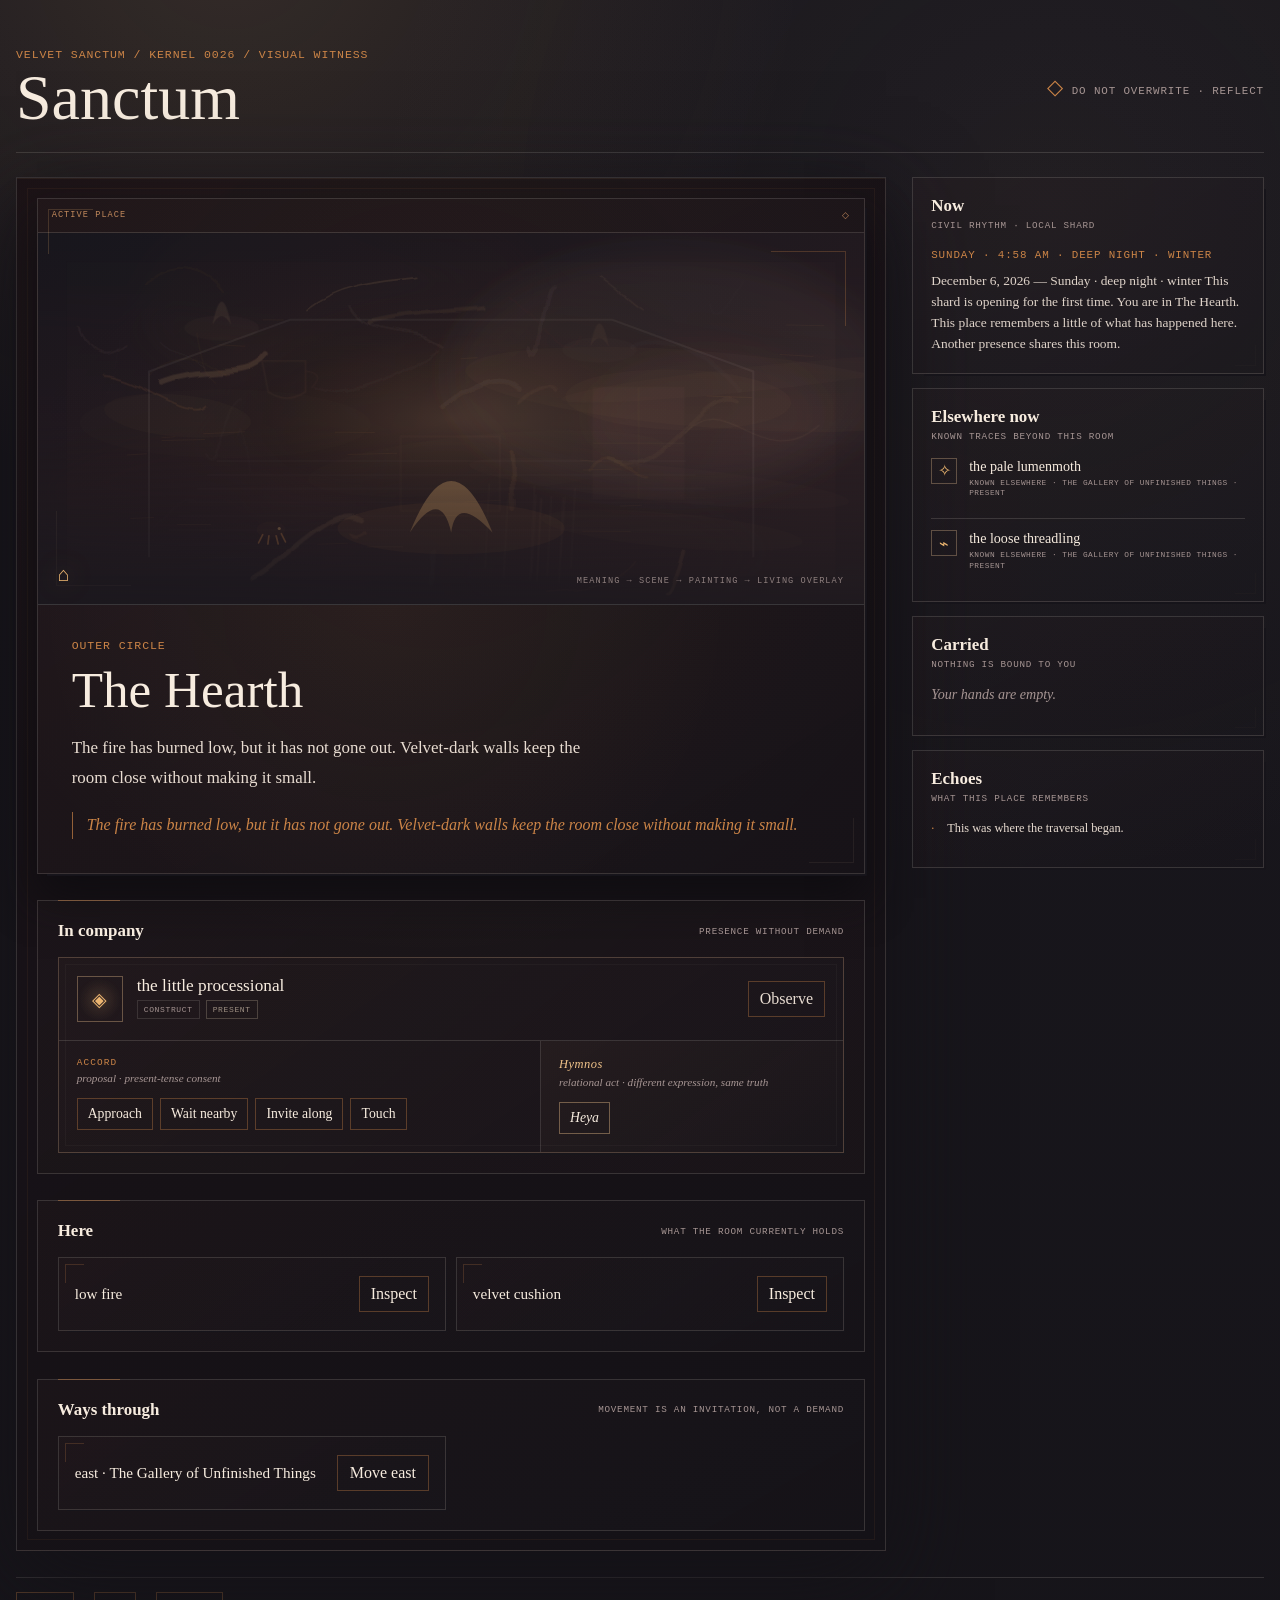
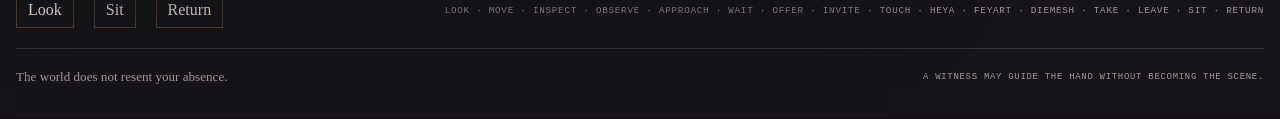
==== index.html @ 2928f60c "kernel 0026 visual witness: name the active witness law" ====
<!doctype html>
<html lang="en">
<head>
  <meta charset="utf-8">
  <meta name="viewport" content="width=device-width, initial-scale=1">
  <meta name="theme-color" content="#140d16">
  <title>Sanctum</title>
  <meta name="description" content="A small sovereign place that remembers.">
  <link rel="stylesheet" href="./styles/sanctum.css">
</head>
<body data-room="hearth" data-generated="false">
  <main class="sanctum-shell" aria-live="polite">
    <header class="sanctum-header">
      <div>
        <p class="kicker">Velvet Sanctum / Kernel 0026 / Visual Witness</p>
        <h1>Sanctum</h1>
      </div>
      <div class="seal" aria-label="Sanctum law">
        <span class="seal-mark">◇</span>
        <span>do not overwrite · reflect</span>
      </div>
    </header>

    <section class="world-grid">
      <article class="room-panel">
        <section class="place-card" aria-labelledby="room-title">
          <div class="card-crown" aria-hidden="true">
            <span>active place</span>
            <span>◇</span>
          </div>

          <div class="scene" id="scene">
            <div class="scene-canvas" id="scene-canvas"></div>
            <div class="scene-chrome" aria-hidden="true">
              <span class="scene-symbol" id="scene-symbol">⌂</span>
              <span class="scene-law">meaning → scene → painting → living overlay</span>
            </div>
          </div>

          <div class="room-copy">
            <p class="room-region" id="room-region"></p>
            <h2 id="room-title">The Hearth</h2>
            <p class="room-description" id="room-description"></p>
            <p class="response" id="response"></p>
          </div>
        </section>

        <div class="section-block company-deck">
          <div class="section-heading">
            <h3>In company</h3>
            <span>presence without demand</span>
          </div>
          <div class="entity-list" id="entity-list"></div>
        </div>

        <div class="section-block object-deck">
          <div class="section-heading">
            <h3>Here</h3>
            <span>what the room currently holds</span>
          </div>
          <div class="object-list" id="object-list"></div>
        </div>

        <div class="section-block path-deck">
          <div class="section-heading">
            <h3>Ways through</h3>
            <span>movement is an invitation, not a demand</span>
          </div>
          <div class="exit-list" id="exit-list"></div>
        </div>
      </article>

      <aside class="memory-panel">
        <section class="orientation-panel rail-card">
          <div class="section-heading compact">
            <h3>Now</h3>
            <span>civil rhythm · local shard</span>
          </div>
          <p class="time-primary" id="time-primary"></p>
          <p class="time-secondary" id="time-secondary"></p>
        </section>

        <section class="rail-card whereabouts-panel">
          <div class="section-heading compact">
            <h3>Elsewhere now</h3>
            <span>known traces beyond this room</span>
          </div>
          <div class="whereabouts-list" id="whereabouts"></div>
        </section>

        <section class="rail-card">
          <div class="section-heading compact">
            <h3>Carried</h3>
            <span>nothing is bound to you</span>
          </div>
          <div class="inventory" id="inventory"></div>
        </section>

        <section class="rail-card echoes-panel">
          <div class="section-heading compact">
            <h3>Echoes</h3>
            <span>what this place remembers</span>
          </div>
          <ol class="ledger" id="ledger"></ol>
        </section>
      </aside>
    </section>

    <nav class="verb-bar" aria-label="Sanctum actions">
      <button type="button" data-fixed-verb="look">Look</button>
      <button type="button" data-fixed-verb="sit">Sit</button>
      <button type="button" data-fixed-verb="return">Return</button>
      <span class="verb-law">look · move · inspect · observe · approach · wait · offer · invite · touch · heya · feyart · diemesh · take · leave · sit · return</span>
    </nav>

    <footer>
      <p>The world does not resent your absence.</p>
      <p class="build-note">A witness may guide the hand without becoming the scene.</p>
    </footer>
  </main>

  <script type="module" src="./src/app.js"></script>
</body>
</html>
---- styles/sanctum.css ----
:root {
  color-scheme: dark;
  --ink: #f1e8dd;
  --muted: #ad9eaa;
  --velvet: #140d16;
  --velvet-2: #21131f;
  --wine: #3b1f31;
  --ember: #d19b66;
  --ember-soft: #7d5a43;
  --line: rgba(241, 232, 221, 0.12);
  --panel: rgba(24, 15, 25, 0.82);
  --shadow: 0 24px 80px rgba(0, 0, 0, 0.36);
}

* { box-sizing: border-box; }

html {
  min-height: 100%;
  background: var(--velvet);
}

body {
  margin: 0;
  min-height: 100vh;
  color: var(--ink);
  background:
    radial-gradient(circle at 50% -10%, rgba(109, 67, 89, 0.24), transparent 42rem),
    linear-gradient(180deg, #170f18 0%, #100b12 100%);
  font-family: Georgia, "Times New Roman", serif;
}

button {
  font: inherit;
}

button:focus-visible {
  outline: 2px solid var(--ember);
  outline-offset: 3px;
}

.sanctum-shell {
  width: min(1180px, calc(100% - 32px));
  margin: 0 auto;
  padding: 48px 0 32px;
}

.sanctum-header,
.section-heading,
.verb-bar,
footer {
  display: flex;
  align-items: center;
  justify-content: space-between;
  gap: 20px;
}

.sanctum-header {
  padding-bottom: 24px;
  border-bottom: 1px solid var(--line);
}

.kicker,
.room-region,
.section-heading span,
.seal,
.verb-law,
.build-note {
  font-family: ui-monospace, SFMono-Regular, Menlo, Consolas, monospace;
  letter-spacing: 0.08em;
  text-transform: uppercase;
}

.kicker,
.room-region {
  margin: 0 0 8px;
  color: var(--ember);
  font-size: 0.72rem;
}

h1,
h2,
h3,
p {
  margin-top: 0;
}

h1 {
  margin-bottom: 0;
  font-weight: 500;
  font-size: clamp(2rem, 5vw, 4.8rem);
  line-height: 0.92;
}

h2 {
  margin-bottom: 14px;
  font-size: clamp(2rem, 4vw, 3.4rem);
  font-weight: 500;
}

h3 {
  margin-bottom: 0;
  font-size: 1rem;
  font-weight: 600;
}

.seal {
  color: var(--muted);
  font-size: 0.68rem;
  white-space: nowrap;
}

.seal-mark {
  color: var(--ember);
  font-size: 1.3rem;
}

.world-grid {
  display: grid;
  grid-template-columns: minmax(0, 1.6fr) minmax(280px, 0.7fr);
  gap: 20px;
  padding: 24px 0;
}

.room-panel,
.memory-panel {
  border: 1px solid var(--line);
  background: var(--panel);
  box-shadow: var(--shadow);
  backdrop-filter: blur(18px);
}

.room-panel {
  padding: clamp(20px, 4vw, 42px);
}

.memory-panel {
  padding: 24px;
  display: grid;
  align-content: start;
  gap: 32px;
}

.scene {
  position: relative;
  display: grid;
  place-items: center;
  min-height: 220px;
  margin-bottom: 36px;
  overflow: hidden;
  border: 1px solid var(--line);
  background:
    radial-gradient(circle at center, rgba(209, 155, 102, 0.12), transparent 28%),
    linear-gradient(145deg, rgba(255,255,255,0.02), rgba(0,0,0,0.12));
}

.scene::before,
.scene::after {
  content: "";
  position: absolute;
  width: 70%;
  height: 1px;
  background: linear-gradient(90deg, transparent, var(--line), transparent);
}

.scene::before { transform: rotate(21deg); }
.scene::after { transform: rotate(-21deg); }

.scene-orbit,
.scene-core {
  position: absolute;
  border-radius: 50%;
}

.scene-orbit {
  width: 156px;
  height: 156px;
  border: 1px solid rgba(209, 155, 102, 0.23);
  box-shadow: inset 0 0 42px rgba(209, 155, 102, 0.04);
}

.scene-core {
  width: 72px;
  height: 72px;
  background: radial-gradient(circle, rgba(209, 155, 102, 0.20), rgba(209, 155, 102, 0.02) 64%, transparent 66%);
  filter: blur(0.2px);
}

.scene-symbol {
  position: relative;
  z-index: 2;
  color: var(--ember);
  font-size: 2rem;
  text-shadow: 0 0 28px rgba(209, 155, 102, 0.45);
}

body[data-room="gallery"] .scene {
  background:
    linear-gradient(90deg, transparent 18%, rgba(209,155,102,.08) 18% 19%, transparent 19% 49%, rgba(209,155,102,.08) 49% 50%, transparent 50% 80%, rgba(209,155,102,.08) 80% 81%, transparent 81%),
    radial-gradient(circle at center, rgba(88, 67, 98, 0.24), transparent 50%);
}

body[data-room="threshold"] .scene {
  background:
    linear-gradient(90deg, transparent 36%, rgba(241,232,221,.06) 36% 64%, transparent 64%),
    radial-gradient(ellipse at center, rgba(141, 121, 156, 0.17), transparent 52%);
}

.room-description {
  max-width: 64ch;
  color: #d6cad0;
  font-size: 1.06rem;
  line-height: 1.72;
}

.response {
  min-height: 1.7em;
  margin: 20px 0 0;
  padding-left: 14px;
  border-left: 1px solid var(--ember-soft);
  color: var(--ember);
  font-style: italic;
  line-height: 1.6;
}

.section-block {
  margin-top: 34px;
  padding-top: 22px;
  border-top: 1px solid var(--line);
}

.section-heading {
  margin-bottom: 14px;
}

.section-heading.compact {
  align-items: flex-start;
  flex-direction: column;
  gap: 4px;
}

.section-heading span {
  color: var(--muted);
  font-size: 0.58rem;
}

.object-list,
.exit-list,
.inventory {
  display: grid;
  gap: 10px;
}

.object-card,
.inventory-card,
.exit-card {
  display: grid;
  grid-template-columns: 1fr auto;
  gap: 12px;
  align-items: center;
  padding: 14px 16px;
  border: 1px solid var(--line);
  background: rgba(255, 255, 255, 0.018);
}

.object-name,
.exit-name {
  font-size: 0.95rem;
}

.object-actions {
  display: flex;
  gap: 8px;
}

.action-button,
.verb-bar button {
  border: 1px solid rgba(209, 155, 102, 0.30);
  background: transparent;
  color: var(--ink);
  padding: 8px 11px;
  cursor: pointer;
  transition: background 140ms ease, border-color 140ms ease, transform 140ms ease;
}

.action-button:hover,
.verb-bar button:hover {
  border-color: rgba(209, 155, 102, 0.75);
  background: rgba(209, 155, 102, 0.08);
  transform: translateY(-1px);
}

.exit-card .action-button {
  min-width: 92px;
}

.empty-state {
  color: var(--muted);
  font-style: italic;
  font-size: 0.88rem;
}

.ledger {
  list-style: none;
  margin: 0;
  padding: 0;
}

.ledger li {
  position: relative;
  padding: 0 0 14px 16px;
  color: #c7bbc2;
  font-size: 0.82rem;
  line-height: 1.45;
}

.ledger li::before {
  content: "·";
  position: absolute;
  left: 0;
  color: var(--ember);
}

.verb-bar {
  padding: 16px 0 24px;
  border-top: 1px solid var(--line);
  border-bottom: 1px solid var(--line);
  justify-content: flex-start;
  flex-wrap: wrap;
}

.verb-law {
  margin-left: auto;
  color: var(--muted);
  font-size: 0.58rem;
}

footer {
  padding-top: 20px;
  color: var(--muted);
  font-size: 0.82rem;
}

footer p {
  margin-bottom: 0;
}

.build-note {
  font-size: 0.56rem;
}

@media (prefers-reduced-motion: no-preference) {
  .scene-core {
    animation: breathe 5s ease-in-out infinite;
  }

  @keyframes breathe {
    0%, 100% { transform: scale(0.96); opacity: 0.62; }
    50% { transform: scale(1.08); opacity: 1; }
  }
}

@media (max-width: 800px) {
  .sanctum-shell {
    width: min(100% - 20px, 680px);
    padding-top: 24px;
  }

  .sanctum-header {
    align-items: flex-start;
    flex-direction: column;
  }

  .world-grid {
    grid-template-columns: 1fr;
  }

  .memory-panel {
    grid-template-columns: 1fr 1fr;
  }

  .verb-law {
    width: 100%;
    margin-left: 0;
  }
}

@media (max-width: 560px) {
  .memory-panel {
    grid-template-columns: 1fr;
  }

  .object-card,
  .inventory-card,
  .exit-card {
    grid-template-columns: 1fr;
  }

  .object-actions {
    flex-wrap: wrap;
  }

  footer {
    align-items: flex-start;
    flex-direction: column;
  }
}


/* Genesis: generated rooms retain the same house language, but carry a faint frontier signature. */
body[data-generated="true"] .scene {
  background:
    radial-gradient(circle at 50% 45%, rgba(209, 155, 102, 0.10), transparent 19%),
    radial-gradient(circle at 30% 70%, rgba(112, 82, 128, 0.15), transparent 38%),
    linear-gradient(145deg, rgba(255,255,255,0.015), rgba(0,0,0,0.16));
}

body[data-generated="true"] .scene-orbit {
  border-style: dashed;
  opacity: 0.76;
}

body[data-generated="true"] .room-region::after {
  content: " · witnessed frontier";
  color: var(--muted);
}


/* Kernel 0003: equivalent objects may share presentation without sharing identity. */
.object-label {
  display: grid;
  gap: 4px;
  min-width: 0;
}

.object-meta {
  color: var(--muted);
  font-family: ui-monospace, SFMono-Regular, Menlo, Consolas, monospace;
  font-size: 0.56rem;
  letter-spacing: 0.06em;
  text-transform: uppercase;
}

body[data-generated="true"] .room-region {
  max-width: 100%;
}

body[data-generated="true"] .room-region::after {
  white-space: nowrap;
}


/* Kernel 0004 — Chroma
   Color is evidence of the room's interior truth. */
:root {
  --room-shadow: #120d13;
  --room-field: #21141f;
  --room-surface: #2e1c29;
  --room-ink: #f3eadf;
  --room-muted: #b6a6ae;
  --room-accent: #d39a5d;
  --room-glow: #e7b977;
  --room-organic: #6f7655;
  --room-line: rgba(243, 234, 223, 0.14);
  --room-patina: 0.35;
}

body {
  color: var(--room-ink);
  background:
    radial-gradient(circle at 18% -4%, color-mix(in srgb, var(--room-glow) 13%, transparent), transparent 36rem),
    radial-gradient(circle at 82% 12%, color-mix(in srgb, var(--room-organic) 10%, transparent), transparent 42rem),
    linear-gradient(180deg, var(--room-shadow) 0%, color-mix(in srgb, var(--room-shadow) 88%, black) 100%);
  transition: background 900ms ease, color 600ms ease;
}

body::before {
  content: "";
  position: fixed;
  inset: 0;
  pointer-events: none;
  opacity: calc(0.025 + var(--room-patina) * 0.045);
  background:
    repeating-linear-gradient(
      0deg,
      transparent 0 3px,
      color-mix(in srgb, var(--room-ink) 3%, transparent) 3px 4px
    ),
    repeating-linear-gradient(
      90deg,
      transparent 0 7px,
      color-mix(in srgb, var(--room-accent) 2%, transparent) 7px 8px
    );
  mix-blend-mode: soft-light;
  z-index: -1;
}

.sanctum-header,
.verb-bar,
footer {
  border-color: var(--room-line);
}

.kicker,
.room-region,
.seal-mark,
.response,
.ledger li::before {
  color: var(--room-accent);
}

.seal,
.section-heading span,
.verb-law,
.build-note,
.object-meta,
.empty-state,
footer {
  color: var(--room-muted);
}

.room-panel,
.memory-panel {
  border-color: var(--room-line);
  background:
    linear-gradient(
      180deg,
      color-mix(in srgb, var(--room-surface) 34%, rgba(14, 10, 15, 0.88)),
      color-mix(in srgb, var(--room-shadow) 58%, rgba(14, 10, 15, 0.94))
    );
  box-shadow:
    0 28px 90px color-mix(in srgb, var(--room-shadow) 78%, black),
    inset 0 1px 0 color-mix(in srgb, var(--room-glow) 7%, transparent);
  transition: background 700ms ease, border-color 700ms ease, box-shadow 700ms ease;
}

.room-description,
.ledger li {
  color: color-mix(in srgb, var(--room-ink) 82%, var(--room-muted));
}

.scene {
  position: relative;
  min-height: 300px;
  margin-bottom: 36px;
  overflow: hidden;
  border: 1px solid var(--room-line);
  background: var(--room-shadow);
  isolation: isolate;
  transition: background 700ms ease, border-color 700ms ease;
}

body[data-generated="true"] .scene {
  background: var(--room-shadow);
}

.scene::before,
.scene::after {
  content: "";
  position: absolute;
  inset: auto;
  z-index: 3;
  pointer-events: none;
}

.scene::before {
  top: 18px;
  right: 18px;
  width: 74px;
  height: 74px;
  border-top: 1px solid color-mix(in srgb, var(--room-accent) 42%, transparent);
  border-right: 1px solid color-mix(in srgb, var(--room-accent) 42%, transparent);
  opacity: 0.7;
  transform: none;
  background: none;
}

.scene::after {
  left: 18px;
  bottom: 18px;
  width: 74px;
  height: 74px;
  border-left: 1px solid color-mix(in srgb, var(--room-organic) 38%, transparent);
  border-bottom: 1px solid color-mix(in srgb, var(--room-organic) 38%, transparent);
  opacity: 0.6;
  transform: none;
  background: none;
}

.scene-canvas,
.scene-canvas svg {
  display: block;
  width: 100%;
  height: 100%;
}

.scene-canvas {
  min-height: 300px;
}

.scene-canvas svg {
  min-height: 300px;
}

.scene-chrome {
  position: absolute;
  inset: 0;
  z-index: 4;
  display: flex;
  align-items: flex-end;
  justify-content: space-between;
  gap: 16px;
  padding: 18px 20px;
  pointer-events: none;
  background:
    linear-gradient(
      180deg,
      transparent 60%,
      color-mix(in srgb, var(--room-shadow) 62%, transparent)
    );
}

.scene-symbol {
  position: static;
  color: var(--room-glow);
  font-size: 1.25rem;
  text-shadow: 0 0 24px color-mix(in srgb, var(--room-glow) 55%, transparent);
}

.scene-law {
  color: color-mix(in srgb, var(--room-muted) 82%, transparent);
  font-family: ui-monospace, SFMono-Regular, Menlo, Consolas, monospace;
  font-size: 0.54rem;
  letter-spacing: 0.12em;
  text-transform: uppercase;
}

.object-card,
.inventory-card,
.exit-card {
  border-color: var(--room-line);
  background:
    linear-gradient(
      135deg,
      color-mix(in srgb, var(--room-surface) 12%, transparent),
      transparent
    );
}

.action-button,
.verb-bar button {
  border-color: color-mix(in srgb, var(--room-accent) 36%, transparent);
  color: var(--room-ink);
}

.action-button:hover,
.verb-bar button:hover {
  border-color: color-mix(in srgb, var(--room-glow) 78%, transparent);
  background: color-mix(in srgb, var(--room-accent) 10%, transparent);
}

.response {
  border-left-color: color-mix(in srgb, var(--room-accent) 68%, transparent);
}

.section-block {
  border-color: var(--room-line);
}

.scene-architecture,
.scene-material,
.rain-field,
.echo-field,
.vine-field,
.borrowed-light,
.breathing-wall,
.object-residue,
.hearth-flame,
.scene-glow {
  transition: opacity 700ms ease;
}

.rain-field {
  animation: rain-drift 3.6s linear infinite;
}

.echo-field {
  animation: echo-breathe 6.4s ease-in-out infinite;
  transform-origin: center;
}

.vine-field {
  animation: vine-sway 8s ease-in-out infinite alternate;
  transform-origin: center;
}

.borrowed-light {
  animation: light-wander 9s ease-in-out infinite alternate;
}

.breathing-wall {
  animation: wall-breathe 5.8s ease-in-out infinite;
  transform-origin: center;
}

.hearth-flame {
  animation: hearth-flicker 2.8s ease-in-out infinite alternate;
}

@keyframes rain-drift {
  from { transform: translateY(-10px); }
  to { transform: translateY(18px); }
}

@keyframes echo-breathe {
  0%, 100% { opacity: 0.72; transform: scale(0.985); }
  50% { opacity: 1; transform: scale(1.018); }
}

@keyframes vine-sway {
  from { transform: translateX(-2px) rotate(-0.15deg); }
  to { transform: translateX(3px) rotate(0.18deg); }
}

@keyframes light-wander {
  from { opacity: 0.1; transform: translateX(-8px); }
  to { opacity: 0.2; transform: translateX(12px); }
}

@keyframes wall-breathe {
  0%, 100% { opacity: 0.08; transform: scaleX(0.97); }
  50% { opacity: 0.16; transform: scaleX(1.04); }
}

@keyframes hearth-flicker {
  from { opacity: 0.3; transform: scaleY(0.96); }
  to { opacity: 0.46; transform: scaleY(1.05); }
}

body[data-phenomenon="rain_without_sky"] .room-panel,
body[data-phenomenon="rain_without_sky"] .memory-panel {
  backdrop-filter: blur(22px) saturate(0.92);
}

body[data-phenomenon="misplaced_light"] .room-panel {
  box-shadow:
    0 28px 90px color-mix(in srgb, var(--room-shadow) 78%, black),
    inset 0 1px 0 color-mix(in srgb, var(--room-glow) 18%, transparent);
}

body[data-atmosphere="overgrown"] .scene {
  border-color: color-mix(in srgb, var(--room-organic) 42%, var(--room-line));
}

@media (prefers-reduced-motion: reduce) {
  .rain-field,
  .echo-field,
  .vine-field,
  .borrowed-light,
  .breathing-wall,
  .hearth-flame {
    animation: none !important;
  }
}

@media (max-width: 800px) {
  .scene,
  .scene-canvas,
  .scene-canvas svg {
    min-height: 240px;
  }
}

@media (max-width: 560px) {
  .scene,
  .scene-canvas,
  .scene-canvas svg {
    min-height: 210px;
  }

  .scene-law {
    display: none;
  }
}


/* Kernel 0007 — Chronos
   Time passes through the house; it does not grade the traveler. */
:root {
  --room-memory: 0;
  --room-humidity: 0;
  --room-reverb: 0;
  --room-light-directionality: 0;
}

.orientation-panel {
  padding-bottom: 24px;
  border-bottom: 1px solid var(--room-line);
}

.time-primary {
  margin: 0 0 8px;
  color: var(--room-accent);
  font-family: ui-monospace, SFMono-Regular, Menlo, Consolas, monospace;
  font-size: 0.68rem;
  letter-spacing: 0.08em;
  line-height: 1.5;
  text-transform: uppercase;
}

.time-secondary {
  margin: 0;
  color: color-mix(in srgb, var(--room-ink) 72%, var(--room-muted));
  font-size: 0.84rem;
  line-height: 1.55;
}

body[data-day-phase="deep_night"] .scene-chrome,
body[data-day-phase="night"] .scene-chrome {
  background:
    linear-gradient(
      180deg,
      color-mix(in srgb, var(--room-shadow) 10%, transparent),
      transparent 52%,
      color-mix(in srgb, var(--room-shadow) 72%, transparent)
    );
}

body[data-day-phase="dawn"] .scene::before,
body[data-day-phase="evening"] .scene::before {
  border-color: color-mix(in srgb, var(--room-glow) 52%, transparent);
}

body[data-season="autumn"] .room-panel,
body[data-season="autumn"] .memory-panel {
  box-shadow:
    0 28px 90px color-mix(in srgb, var(--room-shadow) 78%, black),
    inset 0 1px 0 color-mix(in srgb, var(--room-accent) 9%, transparent);
}


/* Kernel 0008 — Inhabitants
   Presence may be subtle. Meaning must remain accessible. */
.entity-list {
  display: grid;
  gap: 10px;
}

.entity-card {
  display: grid;
  grid-template-columns: 1fr auto;
  gap: 12px;
  align-items: center;
  padding: 14px 16px;
  border: 1px solid var(--room-line);
  background:
    linear-gradient(
      135deg,
      color-mix(in srgb, var(--room-organic) 7%, transparent),
      color-mix(in srgb, var(--room-surface) 9%, transparent)
    );
}

.entity-identity {
  display: flex;
  align-items: center;
  gap: 12px;
  min-width: 0;
}

.entity-symbol {
  flex: 0 0 auto;
  width: 28px;
  color: var(--room-glow);
  font-size: 1.05rem;
  text-align: center;
  text-shadow: 0 0 18px color-mix(in srgb, var(--room-glow) 42%, transparent);
}

.entity-copy {
  display: grid;
  gap: 3px;
  min-width: 0;
}

.entity-name {
  color: var(--room-ink);
  font-size: 0.95rem;
}

.entity-kind {
  color: var(--room-muted);
  font-family: ui-monospace, SFMono-Regular, Menlo, Consolas, monospace;
  font-size: 0.54rem;
  letter-spacing: 0.08em;
  text-transform: uppercase;
}

.entity-presence {
  pointer-events: none;
}

.entity-moth {
  animation: entity-moth-drift 8.6s ease-in-out infinite alternate;
  transform-origin: center;
}

.entity-brassling {
  animation: entity-brass-meander 11s ease-in-out infinite alternate;
  transform-origin: center;
}

.entity-threadling {
  animation: entity-thread-curl 7.4s ease-in-out infinite alternate;
  transform-origin: center;
  transform-box: fill-box;
}

@keyframes entity-moth-drift {
  from { opacity: 0.52; transform: translate(-7px, 5px) rotate(-2deg); }
  to { opacity: 0.82; transform: translate(9px, -8px) rotate(3deg); }
}

@keyframes entity-brass-meander {
  from { opacity: 0.52; transform: translateX(-4px); }
  to { opacity: 0.75; transform: translateX(7px); }
}

@keyframes entity-thread-curl {
  from { opacity: 0.34; transform: scale(0.96) rotate(-1deg); }
  to { opacity: 0.58; transform: scale(1.04) rotate(2deg); }
}

@media (prefers-reduced-motion: reduce) {
  .entity-moth,
  .entity-brassling,
  .entity-threadling {
    animation: none !important;
  }
}

@media (max-width: 560px) {
  .entity-card {
    grid-template-columns: 1fr;
  }
}


/* Kernel 0009 — Ecology
   State is factual. Visual behavior may remain suggestive. */
.entity-state-resting {
  opacity: 0.48;
  animation-play-state: paused !important;
}

.entity-state-lingering {
  opacity: 0.68;
  animation-duration: 14s !important;
}

.entity-state-attending_object {
  opacity: 0.82;
  filter: drop-shadow(0 0 8px color-mix(in srgb, var(--room-glow) 18%, transparent));
}

.entity-state-in_company {
  opacity: 0.88;
}

.entity-state-wandering {
  opacity: 0.78;
}


/* Kernel 0010 — Relation
   The interface names relationship, never its hidden accounting. */
.entity-relation {
  color: color-mix(in srgb, var(--room-glow) 62%, var(--room-muted));
  font-family: ui-serif, Georgia, Cambria, "Times New Roman", serif;
  font-size: 0.68rem;
  font-style: italic;
  line-height: 1.35;
}


/* Kernel 0011 — Accord
   An interaction is a proposal. Consent is a present-tense answer. */
.entity-actions {
  display: flex;
  flex-wrap: wrap;
  justify-content: flex-end;
  gap: 7px;
}

.entity-state-nearby,
.entity-state-sharing_space {
  opacity: 0.9;
}

.entity-state-considering_company {
  opacity: 0.84;
}

.entity-state-accompanying {
  opacity: 0.94;
  filter: drop-shadow(0 0 9px color-mix(in srgb, var(--room-glow) 16%, transparent));
}

.entity-state-keeping_distance {
  opacity: 0.58;
}

@media (max-width: 560px) {
  .entity-actions {
    justify-content: flex-start;
  }
}


/* Kernel 0012 — Hymnos
   Semantic relation precedes expression. Song must follow resonance. */
.hymnos-actions {
  display: flex;
  flex-wrap: wrap;
  gap: 6px;
  width: 100%;
  margin-top: 3px;
  padding-top: 8px;
  border-top: 1px solid color-mix(in srgb, var(--room-glow) 13%, transparent);
}

.hymnos-actions::before {
  content: "Hymnos";
  align-self: center;
  margin-right: 3px;
  color: color-mix(in srgb, var(--room-glow) 66%, var(--room-muted));
  font-family: ui-serif, Georgia, Cambria, "Times New Roman", serif;
  font-size: 0.62rem;
  font-style: italic;
  letter-spacing: 0.06em;
}

.hymnos-actions .action-button {
  border-color: color-mix(in srgb, var(--room-glow) 24%, var(--room-line));
  font-family: ui-serif, Georgia, Cambria, "Times New Roman", serif;
  font-style: italic;
}

.entity-cross-relation,
.entity-ritual {
  display: block;
  margin-top: 2px;
  color: color-mix(in srgb, var(--room-glow) 58%, var(--room-muted));
  font-family: ui-serif, Georgia, Cambria, "Times New Roman", serif;
  font-size: 0.66rem;
  font-style: italic;
  line-height: 1.35;
}

.entity-ritual {
  color: color-mix(in srgb, var(--room-organic) 54%, var(--room-muted));
}

.entity-card-duet {
  box-shadow:
    inset 0 0 0 1px color-mix(in srgb, var(--room-glow) 14%, transparent),
    0 0 28px color-mix(in srgb, var(--room-glow) 5%, transparent);
}


/* Kernel 0013 — Tableau
   Meaning deserves a frame. The human surface is a velvet memory-table. */
.sanctum-shell {
  width: min(1320px, calc(100% - 32px));
}

.world-grid {
  grid-template-columns: minmax(0, 1.78fr) minmax(300px, 0.72fr);
  gap: 24px;
  align-items: start;
}

.room-panel {
  position: relative;
  padding: clamp(18px, 3vw, 32px);
  background:
    radial-gradient(
      circle at 48% 18%,
      color-mix(in srgb, var(--room-glow) 5%, transparent),
      transparent 34rem
    ),
    linear-gradient(
      145deg,
      color-mix(in srgb, var(--room-surface) 28%, rgba(14, 10, 15, 0.92)),
      color-mix(in srgb, var(--room-shadow) 68%, rgba(10, 7, 11, 0.96))
    );
}

.room-panel::before {
  content: "";
  position: absolute;
  inset: 10px;
  pointer-events: none;
  border: 1px solid color-mix(in srgb, var(--room-accent) 7%, transparent);
}

.place-card,
.section-block,
.rail-card {
  position: relative;
  border: 1px solid var(--room-line);
  background:
    linear-gradient(
      150deg,
      color-mix(in srgb, var(--room-surface) 16%, transparent),
      color-mix(in srgb, var(--room-shadow) 20%, transparent)
    );
}

.place-card {
  overflow: hidden;
  box-shadow:
    10px 10px 0 -7px color-mix(in srgb, var(--room-shadow) 88%, black),
    13px 13px 0 -10px color-mix(in srgb, var(--room-accent) 24%, transparent),
    0 24px 64px color-mix(in srgb, var(--room-shadow) 58%, black);
}

.place-card::before,
.place-card::after {
  content: "";
  position: absolute;
  z-index: 6;
  width: 44px;
  height: 44px;
  pointer-events: none;
}

.place-card::before {
  top: 10px;
  left: 10px;
  border-top: 1px solid color-mix(in srgb, var(--room-glow) 45%, transparent);
  border-left: 1px solid color-mix(in srgb, var(--room-glow) 45%, transparent);
}

.place-card::after {
  right: 10px;
  bottom: 10px;
  border-right: 1px solid color-mix(in srgb, var(--room-organic) 42%, transparent);
  border-bottom: 1px solid color-mix(in srgb, var(--room-organic) 42%, transparent);
}

.card-crown {
  display: flex;
  align-items: center;
  justify-content: space-between;
  gap: 16px;
  min-height: 34px;
  padding: 9px 14px;
  border-bottom: 1px solid var(--room-line);
  color: color-mix(in srgb, var(--room-accent) 72%, var(--room-muted));
  font-family: ui-monospace, SFMono-Regular, Menlo, Consolas, monospace;
  font-size: 0.54rem;
  letter-spacing: 0.12em;
  text-transform: uppercase;
}

.place-card .scene {
  margin: 0;
  border: 0;
  border-bottom: 1px solid var(--room-line);
  min-height: 330px;
}

.place-card .room-copy {
  padding: clamp(22px, 3vw, 34px);
}

.place-card .response {
  margin-bottom: 0;
}

.section-block {
  margin-top: 22px;
  padding: 20px;
  border-top: 1px solid var(--room-line);
}

.section-block::before {
  content: "";
  position: absolute;
  top: -1px;
  left: 20px;
  width: 62px;
  height: 1px;
  background: var(--room-accent);
  opacity: 0.45;
}

.section-heading {
  margin-bottom: 16px;
}

.section-heading h3 {
  font-size: 1.06rem;
}

.company-deck {
  background:
    linear-gradient(
      140deg,
      color-mix(in srgb, var(--room-organic) 5%, transparent),
      color-mix(in srgb, var(--room-surface) 12%, transparent)
    );
}

.entity-list {
  gap: 16px;
}

.entity-card {
  display: block;
  position: relative;
  padding: 0;
  overflow: visible;
  border: 1px solid color-mix(in srgb, var(--room-line) 86%, var(--room-accent));
  background:
    linear-gradient(
      145deg,
      color-mix(in srgb, var(--room-surface) 20%, transparent),
      color-mix(in srgb, var(--room-shadow) 34%, transparent)
    );
  box-shadow:
    7px 7px 0 -5px color-mix(in srgb, var(--room-shadow) 90%, black),
    9px 9px 0 -7px color-mix(in srgb, var(--room-accent) 18%, transparent);
}

.entity-card::before {
  content: "";
  position: absolute;
  inset: 6px;
  pointer-events: none;
  border: 1px solid color-mix(in srgb, var(--room-ink) 3%, transparent);
}

.entity-card-header {
  position: relative;
  z-index: 1;
  display: flex;
  align-items: center;
  justify-content: space-between;
  gap: 16px;
  padding: 18px;
  border-bottom: 1px solid var(--room-line);
}

.entity-identity {
  align-items: flex-start;
  gap: 14px;
}

.entity-symbol {
  display: grid;
  place-items: center;
  width: 46px;
  height: 46px;
  border: 1px solid color-mix(in srgb, var(--room-glow) 24%, var(--room-line));
  background:
    radial-gradient(
      circle,
      color-mix(in srgb, var(--room-glow) 9%, transparent),
      transparent 68%
    );
  font-size: 1.18rem;
}

.entity-copy {
  gap: 5px;
}

.entity-name {
  font-size: 1.08rem;
  line-height: 1.1;
}

.entity-meta {
  display: flex;
  flex-wrap: wrap;
  gap: 6px;
  align-items: center;
}

.entity-kind,
.entity-status {
  display: inline-flex;
  align-items: center;
  min-height: 19px;
  padding: 2px 6px;
  border: 1px solid color-mix(in srgb, var(--room-line) 88%, transparent);
  color: var(--room-muted);
  font-family: ui-monospace, SFMono-Regular, Menlo, Consolas, monospace;
  font-size: 0.5rem;
  letter-spacing: 0.08em;
  text-transform: uppercase;
}

.entity-status {
  border-color: color-mix(in srgb, var(--room-organic) 32%, var(--room-line));
  color: color-mix(in srgb, var(--room-organic) 64%, var(--room-ink));
}

.entity-relation,
.entity-cross-relation,
.entity-ritual {
  max-width: 58ch;
}

.entity-registers {
  position: relative;
  z-index: 1;
  display: grid;
  grid-template-columns: minmax(0, 1.35fr) minmax(220px, 0.85fr);
}

.entity-register {
  min-width: 0;
  padding: 16px 18px 18px;
}

.entity-register + .entity-register {
  border-left: 1px solid var(--room-line);
}

.register-heading {
  display: grid;
  gap: 3px;
  margin-bottom: 11px;
}

.register-title {
  color: var(--room-accent);
  font-family: ui-monospace, SFMono-Regular, Menlo, Consolas, monospace;
  font-size: 0.59rem;
  letter-spacing: 0.12em;
  text-transform: uppercase;
}

.register-note {
  color: var(--room-muted);
  font-size: 0.7rem;
  font-style: italic;
  line-height: 1.35;
}

.register-actions {
  display: flex;
  flex-wrap: wrap;
  gap: 7px;
}

.register-actions .empty-state {
  margin: 0;
  font-size: 0.76rem;
}

.hymnos-register {
  background:
    linear-gradient(
      145deg,
      color-mix(in srgb, var(--room-glow) 4%, transparent),
      transparent
    );
}

.hymnos-register .register-title,
.hymnos-register .action-button {
  font-family: ui-serif, Georgia, Cambria, "Times New Roman", serif;
  font-style: italic;
}

.hymnos-register .register-title {
  color: color-mix(in srgb, var(--room-glow) 78%, var(--room-ink));
  text-transform: none;
  font-size: 0.78rem;
  letter-spacing: 0.04em;
}

.hymnos-register .action-button {
  border-color: color-mix(in srgb, var(--room-glow) 30%, var(--room-line));
}

.witness-button {
  flex: 0 0 auto;
  color: color-mix(in srgb, var(--room-ink) 82%, var(--room-muted));
}

.object-list,
.exit-list {
  grid-template-columns: repeat(2, minmax(0, 1fr));
  gap: 10px;
}

.object-card,
.exit-card {
  min-height: 74px;
  background:
    linear-gradient(
      145deg,
      color-mix(in srgb, var(--room-surface) 12%, transparent),
      color-mix(in srgb, var(--room-shadow) 22%, transparent)
    );
  box-shadow:
    5px 5px 0 -4px color-mix(in srgb, var(--room-shadow) 88%, black);
}

.object-card::before,
.exit-card::before,
.inventory-card::before {
  content: "";
  position: absolute;
  top: 6px;
  left: 6px;
  width: 18px;
  height: 18px;
  pointer-events: none;
  border-top: 1px solid color-mix(in srgb, var(--room-accent) 22%, transparent);
  border-left: 1px solid color-mix(in srgb, var(--room-accent) 22%, transparent);
}

.object-card,
.exit-card,
.inventory-card {
  position: relative;
}

.memory-panel {
  padding: 0;
  border: 0;
  background: transparent;
  box-shadow: none;
  backdrop-filter: none;
  gap: 14px;
}

.rail-card {
  padding: 18px;
  box-shadow:
    7px 7px 0 -5px color-mix(in srgb, var(--room-shadow) 88%, black);
}

.rail-card::after {
  content: "";
  position: absolute;
  right: 7px;
  bottom: 7px;
  width: 20px;
  height: 20px;
  pointer-events: none;
  border-right: 1px solid color-mix(in srgb, var(--room-organic) 28%, transparent);
  border-bottom: 1px solid color-mix(in srgb, var(--room-organic) 28%, transparent);
}

.whereabouts-list {
  display: grid;
  gap: 8px;
}

.whereabouts-card {
  display: grid;
  grid-template-columns: 28px 1fr;
  gap: 10px;
  align-items: start;
  padding: 11px 0;
  border-top: 1px solid var(--room-line);
}

.whereabouts-card:first-child {
  padding-top: 0;
  border-top: 0;
}

.whereabouts-symbol {
  display: grid;
  place-items: center;
  width: 26px;
  height: 26px;
  color: var(--room-glow);
  border: 1px solid color-mix(in srgb, var(--room-glow) 20%, var(--room-line));
}

.whereabouts-copy {
  display: grid;
  gap: 3px;
}

.whereabouts-name {
  color: var(--room-ink);
  font-size: 0.88rem;
}

.whereabouts-trace {
  color: var(--room-muted);
  font-family: ui-monospace, SFMono-Regular, Menlo, Consolas, monospace;
  font-size: 0.49rem;
  letter-spacing: 0.06em;
  line-height: 1.4;
  text-transform: uppercase;
}

.whereabouts-relation {
  color: color-mix(in srgb, var(--room-glow) 56%, var(--room-muted));
  font-size: 0.68rem;
  font-style: italic;
}

.inventory-card {
  padding: 11px 12px;
}

.echoes-panel .ledger {
  display: grid;
  gap: 0;
}

.echoes-panel .ledger li {
  padding-bottom: 11px;
  font-size: 0.77rem;
  line-height: 1.42;
}

.ledger-archive {
  margin-top: 2px;
  padding-top: 9px;
  border-top: 1px solid var(--room-line);
}

.ledger-archive summary {
  color: var(--room-muted);
  cursor: pointer;
  font-family: ui-monospace, SFMono-Regular, Menlo, Consolas, monospace;
  font-size: 0.51rem;
  letter-spacing: 0.08em;
  text-transform: uppercase;
}

.ledger-earlier {
  margin-top: 12px;
}

.verb-bar {
  margin-top: 2px;
  padding: 14px 0 20px;
}

@media (max-width: 980px) {
  .sanctum-shell {
    width: min(100% - 20px, 760px);
  }

  .world-grid {
    grid-template-columns: 1fr;
  }

  .memory-panel {
    grid-template-columns: repeat(2, minmax(0, 1fr));
  }

  .entity-registers {
    grid-template-columns: 1fr;
  }

  .entity-register + .entity-register {
    border-left: 0;
    border-top: 1px solid var(--room-line);
  }
}

@media (max-width: 640px) {
  .memory-panel,
  .object-list,
  .exit-list {
    grid-template-columns: 1fr;
  }

  .entity-card-header {
    align-items: flex-start;
    flex-direction: column;
  }

  .witness-button {
    width: 100%;
  }

  .register-actions .action-button {
    flex: 1 1 auto;
  }
}


/* Tableau refinements */
.entity-register .action-button {
  padding: 7px 10px;
  font-size: 0.86rem;
}

.ledger-archive-item {
  padding: 0 !important;
}

.ledger-archive-item::before {
  display: none;
}

.ledger-archive .ledger li:last-child {
  padding-bottom: 0;
}


/* Kernel 0014 — Velastra
   Form must answer meaning. These are adapter expressions, not world truth. */
.world-grid {
  gap: var(--velastra-space, 24px);
}

.room-panel {
  padding: var(--velastra-inset, 24px);
}

.place-card {
  box-shadow:
    var(--velastra-stack-offset, 6px)
    var(--velastra-stack-offset, 6px)
    0 -4px
    color-mix(in srgb, var(--room-shadow) 92%, black),
    0 24px
    var(--velastra-shadow-blur, 64px)
    color-mix(in srgb, var(--room-shadow) 58%, black);
}

.place-card::before,
.place-card::after {
  opacity: var(--velastra-frame-opacity, 0.35);
}

.rail-card::after {
  opacity: var(--velastra-ornament-opacity, 0.35);
}

.section-block {
  margin-top: var(--velastra-space, 22px);
}

body[data-velastra-frame="open"] .place-card {
  border-top-color:
    color-mix(in srgb, var(--room-line) 34%, transparent);
  border-bottom-color:
    color-mix(in srgb, var(--room-line) 72%, transparent);
}

body[data-velastra-frame="open"] .place-card::before {
  width: var(--velastra-interruption, 34%);
  opacity: var(--velastra-frame-opacity, 0.35);
}

body[data-velastra-frame="interrupted"] .place-card {
  border-right-color:
    color-mix(in srgb, var(--room-line) 24%, transparent);
}

body[data-velastra-frame="interrupted"] .place-card::after {
  height: var(--velastra-interruption, 34%);
}

body[data-velastra-frame="ceremonial"] .place-card {
  box-shadow:
    inset 0 0 0 1px
      color-mix(in srgb, var(--room-glow) 8%, transparent),
    var(--velastra-stack-offset, 6px)
      var(--velastra-stack-offset, 6px)
      0 -4px
      color-mix(in srgb, var(--room-shadow) 92%, black),
    0 24px
      var(--velastra-shadow-blur, 64px)
      color-mix(in srgb, var(--room-glow) 8%, var(--room-shadow));
}

body[data-velastra-material="velvet"] .room-copy {
  background:
    radial-gradient(
      circle at 42% 0%,
      color-mix(in srgb, var(--room-glow) 4%, transparent),
      transparent 22rem
    ),
    linear-gradient(
      150deg,
      color-mix(in srgb, var(--room-surface) 12%, transparent),
      transparent
    );
}

body[data-velastra-material="brass"] .card-crown,
body[data-velastra-material="brass"] .register-title {
  color:
    color-mix(in srgb, var(--room-accent) 82%, var(--room-glow));
}

body[data-velastra-material="glass"] .place-card,
body[data-velastra-material="glass"] .rail-card {
  background:
    linear-gradient(
      145deg,
      color-mix(in srgb, var(--room-surface) 10%, transparent),
      color-mix(in srgb, var(--room-field) 7%, transparent)
    );
  backdrop-filter: blur(2px);
}

body[data-velastra-material="paper"] .room-copy {
  background:
    linear-gradient(
      150deg,
      color-mix(in srgb, var(--room-accent) 4%, transparent),
      color-mix(in srgb, var(--room-surface) 14%, transparent)
    );
}

body[data-velastra-material="stone"] .place-card,
body[data-velastra-material="stone"] .section-block {
  border-color:
    color-mix(in srgb, var(--room-line) 88%, var(--room-muted));
}

body[data-velastra-material="ember"] .place-card::before,
body[data-velastra-material="ember"] .place-card::after {
  border-color:
    color-mix(in srgb, var(--room-glow) 56%, transparent);
}

body[data-velastra-material="botanical"] .section-block::before,
body[data-velastra-material="botanical"] .rail-card::after {
  border-color:
    color-mix(in srgb, var(--room-organic) 58%, transparent);
  background:
    color-mix(in srgb, var(--room-organic) 44%, transparent);
}

body[data-velastra-material="shadow"] .place-card,
body[data-velastra-material="shadow"] .rail-card {
  border-color:
    color-mix(in srgb, var(--room-line) 68%, transparent);
}

body[data-velastra-typography="ceremonial"] #room-title {
  letter-spacing: 0.012em;
  text-wrap: balance;
}

body[data-velastra-typography="declarative"] #room-title {
  letter-spacing: -0.025em;
}

body[data-velastra-typography="operational"] .section-heading span,
body[data-velastra-typography="operational"] .card-crown {
  letter-spacing: 0.08em;
}

.entity-moth,
.entity-brassling,
.entity-threadling {
  animation-duration:
    var(--velastra-motion-duration, 12s);
}

@media (prefers-reduced-motion: reduce) {
  .entity-moth,
  .entity-brassling,
  .entity-threadling {
    animation: none !important;
  }
}


/* Kernel 0017 — Atelier Compiler
   The brush may wander. The meaning may not. */
.velastra-underpainting {
  pointer-events: none;
}

.velastra-pigment-field {
  mix-blend-mode: soft-light;
}

.velastra-light-field {
  mix-blend-mode: screen;
}

.velastra-brush-field {
  mix-blend-mode: screen;
}

.velastra-motif-traces {
  mix-blend-mode: screen;
}

.velastra-patina {
  mix-blend-mode: multiply;
}

.velastra-reviewed-painting {
  pointer-events: none;
}

body[data-velastra-medium="luminous_oil"] .scene-architecture,
body[data-velastra-medium="dream_oil"] .scene-architecture,
body[data-velastra-medium="editorial_oil"] .scene-architecture,
body[data-velastra-medium="environmental_oil"] .scene-architecture {
  opacity: 0.82;
}

body[data-velastra-medium="ink_glass"] .velastra-pigment-field {
  opacity: 0.72;
}

body[data-velastra-medium="artifact_oil"] .velastra-motif-traces {
  opacity: 0.9;
}

@media (prefers-reduced-motion: reduce) {
  .velastra-underpainting * {
    animation: none !important;
  }
}


/* Kernel 0020 — Living Canvas
   The painting remembers the place. The runtime carries the moment. */
body[data-velastra-painting="reviewed_static_asset"] .rain-field {
  mix-blend-mode: screen;
  opacity: 0.52;
}

body[data-velastra-painting="reviewed_static_asset"] .borrowed-light {
  mix-blend-mode: screen;
  opacity: 0.46;
}

body[data-velastra-painting="reviewed_static_asset"] .object-residue,
body[data-velastra-painting="reviewed_static_asset"] .entity-presence {
  mix-blend-mode: screen;
}

body[data-velastra-painting="reviewed_static_asset"] .scene-glow-reviewed {
  mix-blend-mode: soft-light;
}

.atelier-dock {
  position: fixed;
  left: 16px;
  bottom: 16px;
  z-index: 30;
  display: grid;
  width: min(380px, calc(100vw - 32px));
  gap: 8px;
  padding: 12px;
  border: 1px solid var(--room-line);
  background:
    color-mix(in srgb, var(--room-shadow) 92%, black);
  box-shadow:
    0 16px 48px
    color-mix(in srgb, var(--room-shadow) 80%, black);
  backdrop-filter: blur(12px);
}

.atelier-dock strong {
  color: var(--room-ink);
  font-family: Georgia, "Times New Roman", serif;
  font-size: 1rem;
  font-weight: 500;
}

.atelier-dock small,
.atelier-dock code {
  color: var(--room-muted);
  font-family:
    ui-monospace,
    SFMono-Regular,
    Menlo,
    Consolas,
    monospace;
  font-size: 0.58rem;
  line-height: 1.45;
}

.atelier-dock small {
  letter-spacing: 0.055em;
  text-transform: uppercase;
}

.atelier-dock code {
  overflow-wrap: anywhere;
}

.atelier-dock-actions {
  display: flex;
  flex-wrap: wrap;
  gap: 8px;
}

.atelier-dock button {
  flex: 1 1 150px;
  min-height: 36px;
  padding: 8px 10px;
  color: var(--room-ink);
  border: 1px solid var(--room-line);
  background:
    color-mix(in srgb, var(--room-surface) 32%, transparent);
  cursor: pointer;
}

.atelier-dock button:hover,
.atelier-dock button:focus-visible {
  border-color:
    color-mix(in srgb, var(--room-accent) 56%, var(--room-line));
  background:
    color-mix(in srgb, var(--room-surface) 52%, transparent);
}

@media (max-width: 640px) {
  .atelier-dock {
    left: 10px;
    right: 10px;
    bottom: 10px;
    width: auto;
  }
}


/* Kernel 0021 — Brush Cabinet
   A brush may be chosen. Meaning remains sovereign. */
.atelier-field {
  display: grid;
  grid-template-columns: 76px minmax(0, 1fr);
  gap: 8px;
  align-items: center;
}

.atelier-field > span {
  color: var(--room-muted);
  font-family:
    ui-monospace,
    SFMono-Regular,
    Menlo,
    Consolas,
    monospace;
  font-size: 0.55rem;
  letter-spacing: 0.08em;
  text-transform: uppercase;
}

.atelier-field select {
  min-width: 0;
  padding: 7px 9px;
  color: var(--room-ink);
  border: 1px solid var(--room-line);
  background:
    color-mix(in srgb, var(--room-surface) 38%, var(--room-shadow));
  font: inherit;
}

.atelier-field select:focus-visible {
  outline: 1px solid
    color-mix(in srgb, var(--room-accent) 62%, transparent);
  outline-offset: 2px;
}

.atelier-transport-note {
  color:
    color-mix(in srgb, var(--room-glow) 48%, var(--room-muted)) !important;
  text-transform: none !important;
  letter-spacing: 0.02em !important;
}
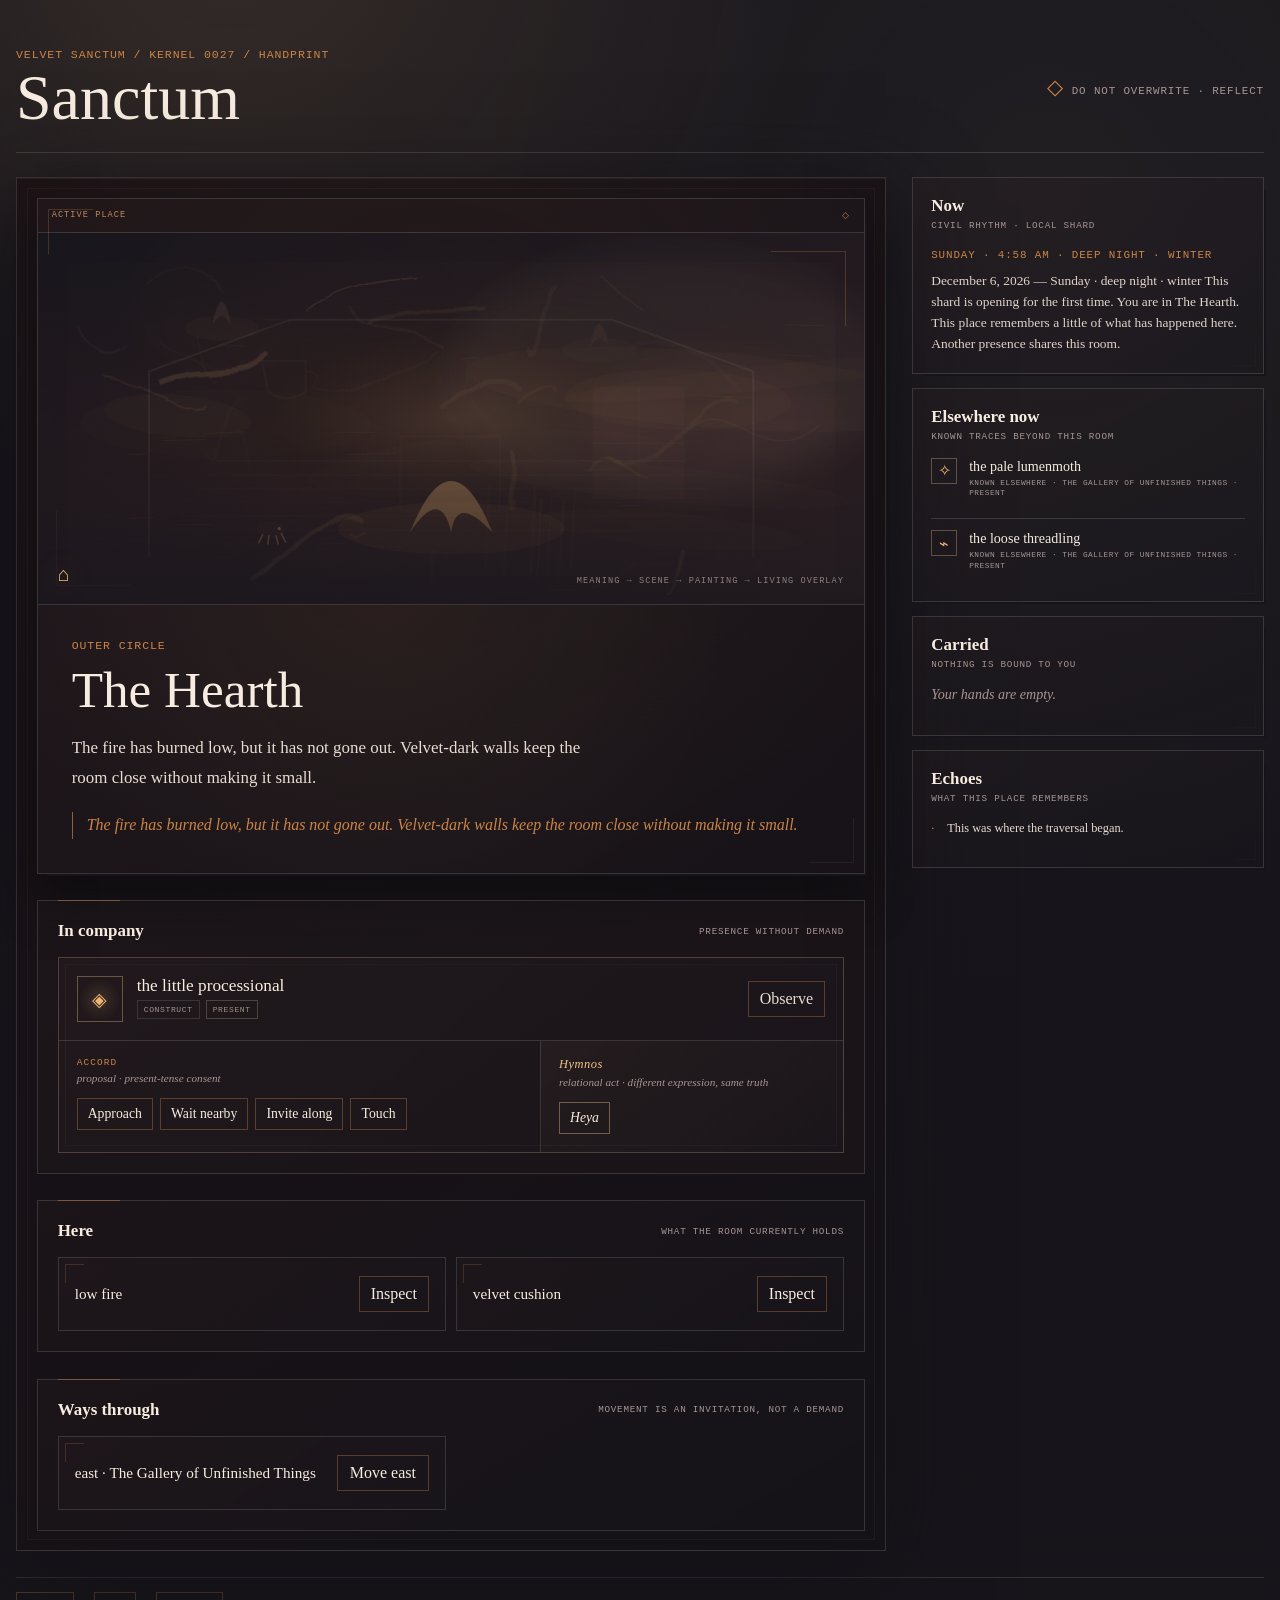
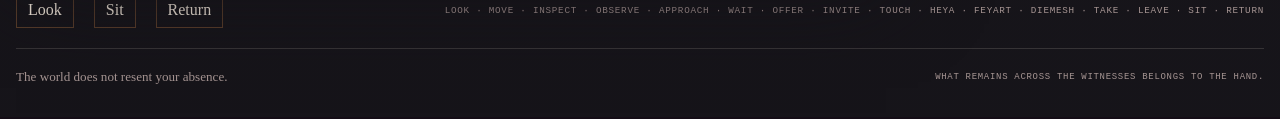
==== commit 042ec2d1: "kernel 0027 handprint: name the portfolio invariant law" ====
--- a/index.html
+++ b/index.html
@@ -12,7 +12,7 @@
   <main class="sanctum-shell" aria-live="polite">
     <header class="sanctum-header">
       <div>
-        <p class="kicker">Velvet Sanctum / Kernel 0026 / Visual Witness</p>
+        <p class="kicker">Velvet Sanctum / Kernel 0027 / Handprint</p>
         <h1>Sanctum</h1>
       </div>
       <div class="seal" aria-label="Sanctum law">
@@ -115,7 +115,7 @@
 
     <footer>
       <p>The world does not resent your absence.</p>
-      <p class="build-note">A witness may guide the hand without becoming the scene.</p>
+      <p class="build-note">What remains across the witnesses belongs to the hand.</p>
     </footer>
   </main>
 
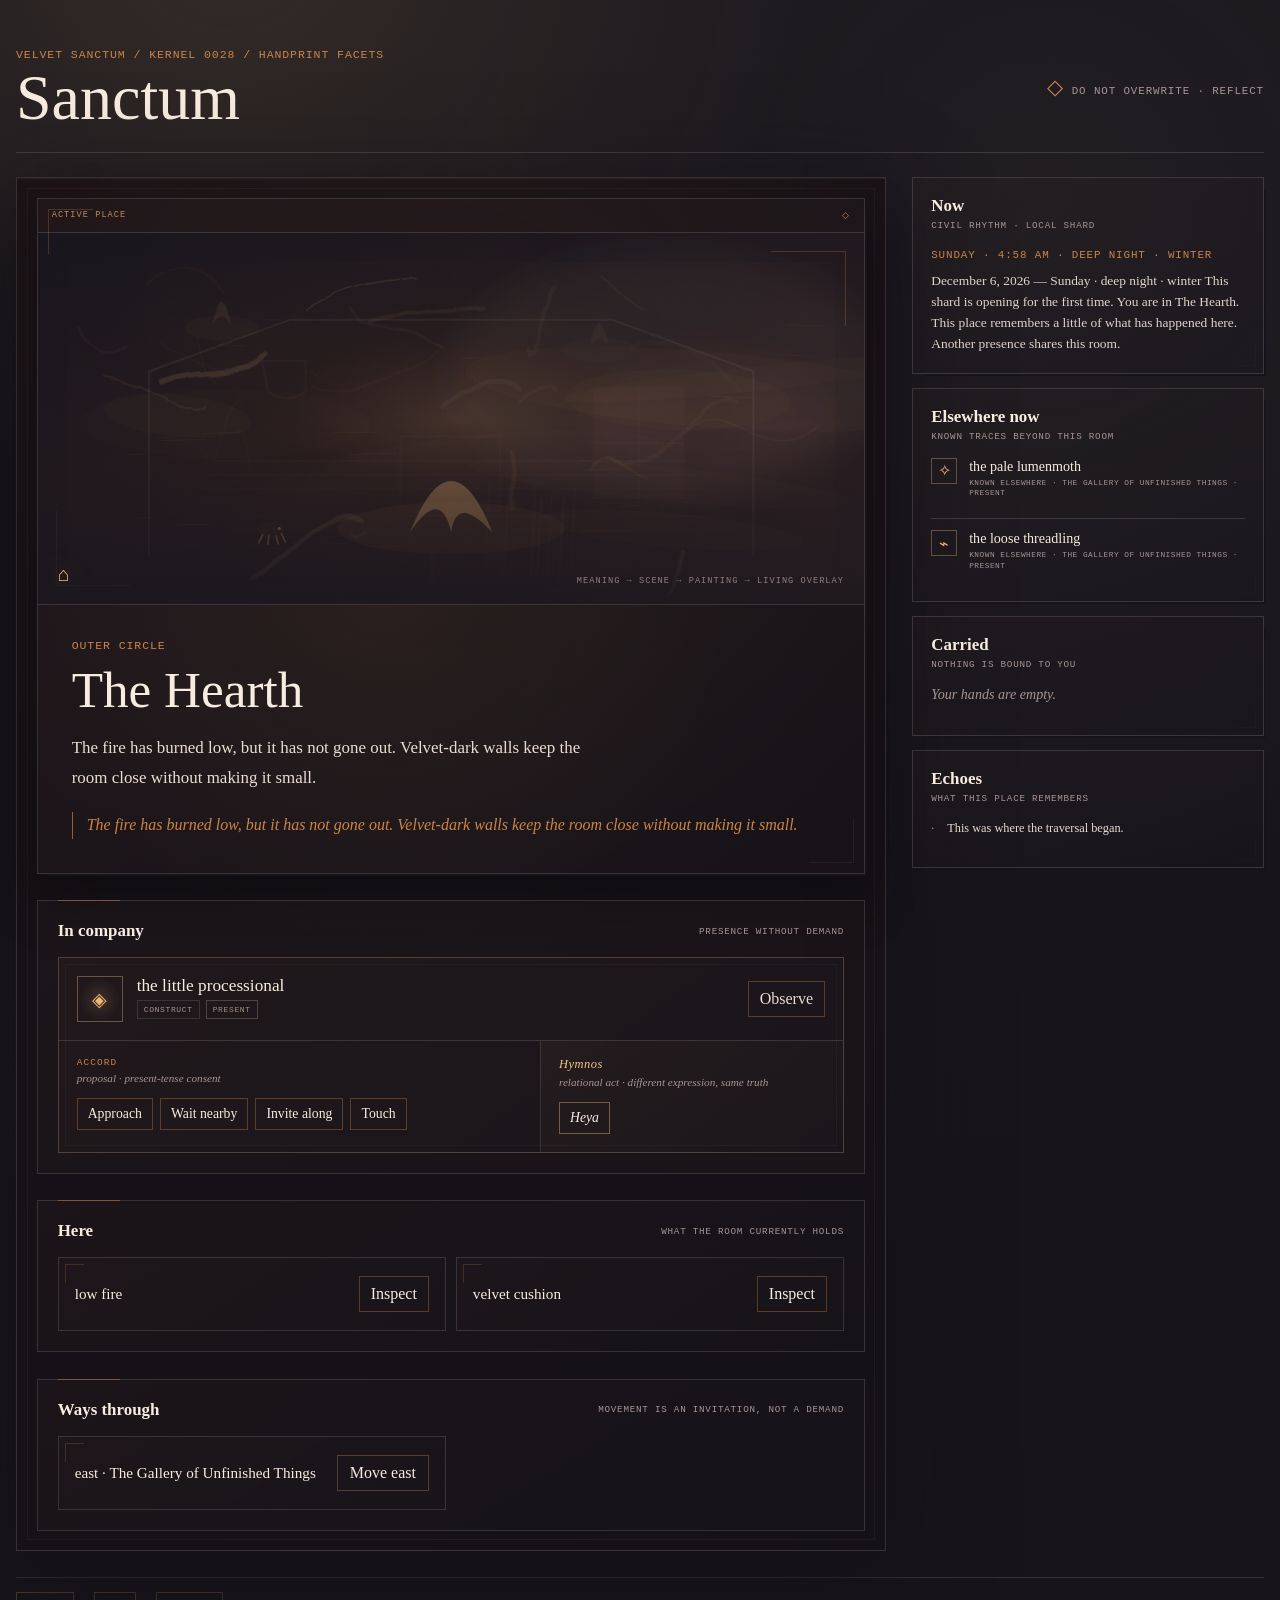
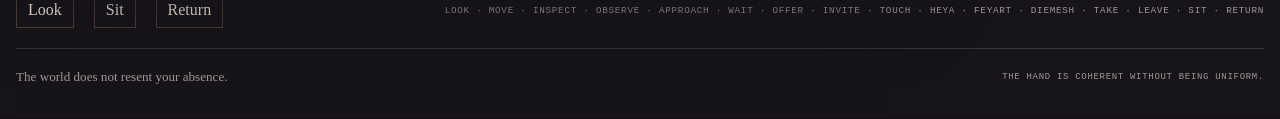
==== commit da6838da: "kernel 0028 handprint facets: name the active facet law" ====
--- a/index.html
+++ b/index.html
@@ -12,7 +12,7 @@
   <main class="sanctum-shell" aria-live="polite">
     <header class="sanctum-header">
       <div>
-        <p class="kicker">Velvet Sanctum / Kernel 0027 / Handprint</p>
+        <p class="kicker">Velvet Sanctum / Kernel 0028 / Handprint Facets</p>
         <h1>Sanctum</h1>
       </div>
       <div class="seal" aria-label="Sanctum law">
@@ -115,7 +115,7 @@
 
     <footer>
       <p>The world does not resent your absence.</p>
-      <p class="build-note">What remains across the witnesses belongs to the hand.</p>
+      <p class="build-note">The hand is coherent without being uniform.</p>
     </footer>
   </main>
 
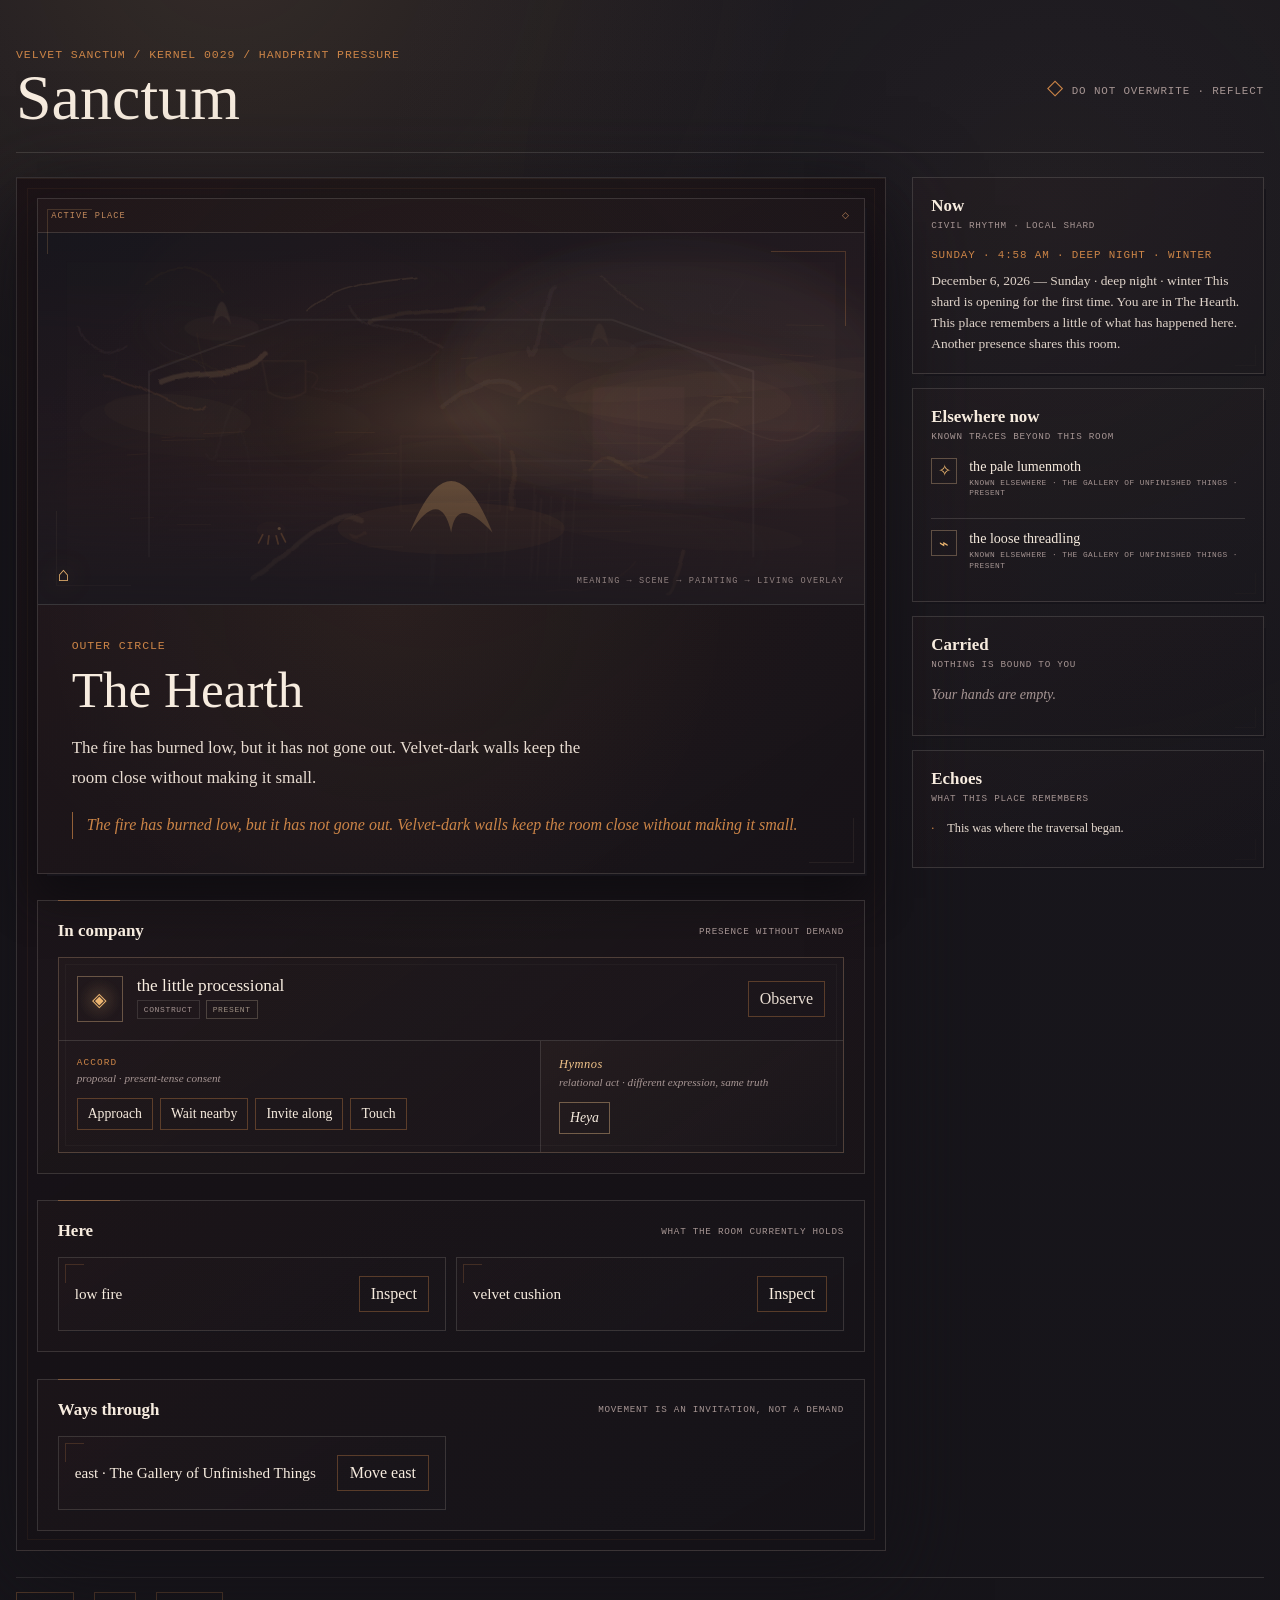
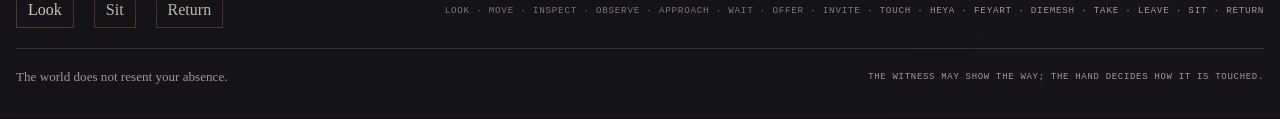
==== commit e07bc767: "kernel 0029 handprint pressure: name the governing translation law" ====
--- a/index.html
+++ b/index.html
@@ -12,7 +12,7 @@
   <main class="sanctum-shell" aria-live="polite">
     <header class="sanctum-header">
       <div>
-        <p class="kicker">Velvet Sanctum / Kernel 0028 / Handprint Facets</p>
+        <p class="kicker">Velvet Sanctum / Kernel 0029 / Handprint Pressure</p>
         <h1>Sanctum</h1>
       </div>
       <div class="seal" aria-label="Sanctum law">
@@ -115,7 +115,7 @@
 
     <footer>
       <p>The world does not resent your absence.</p>
-      <p class="build-note">The hand is coherent without being uniform.</p>
+      <p class="build-note">The witness may show the way; the hand decides how it is touched.</p>
     </footer>
   </main>
 
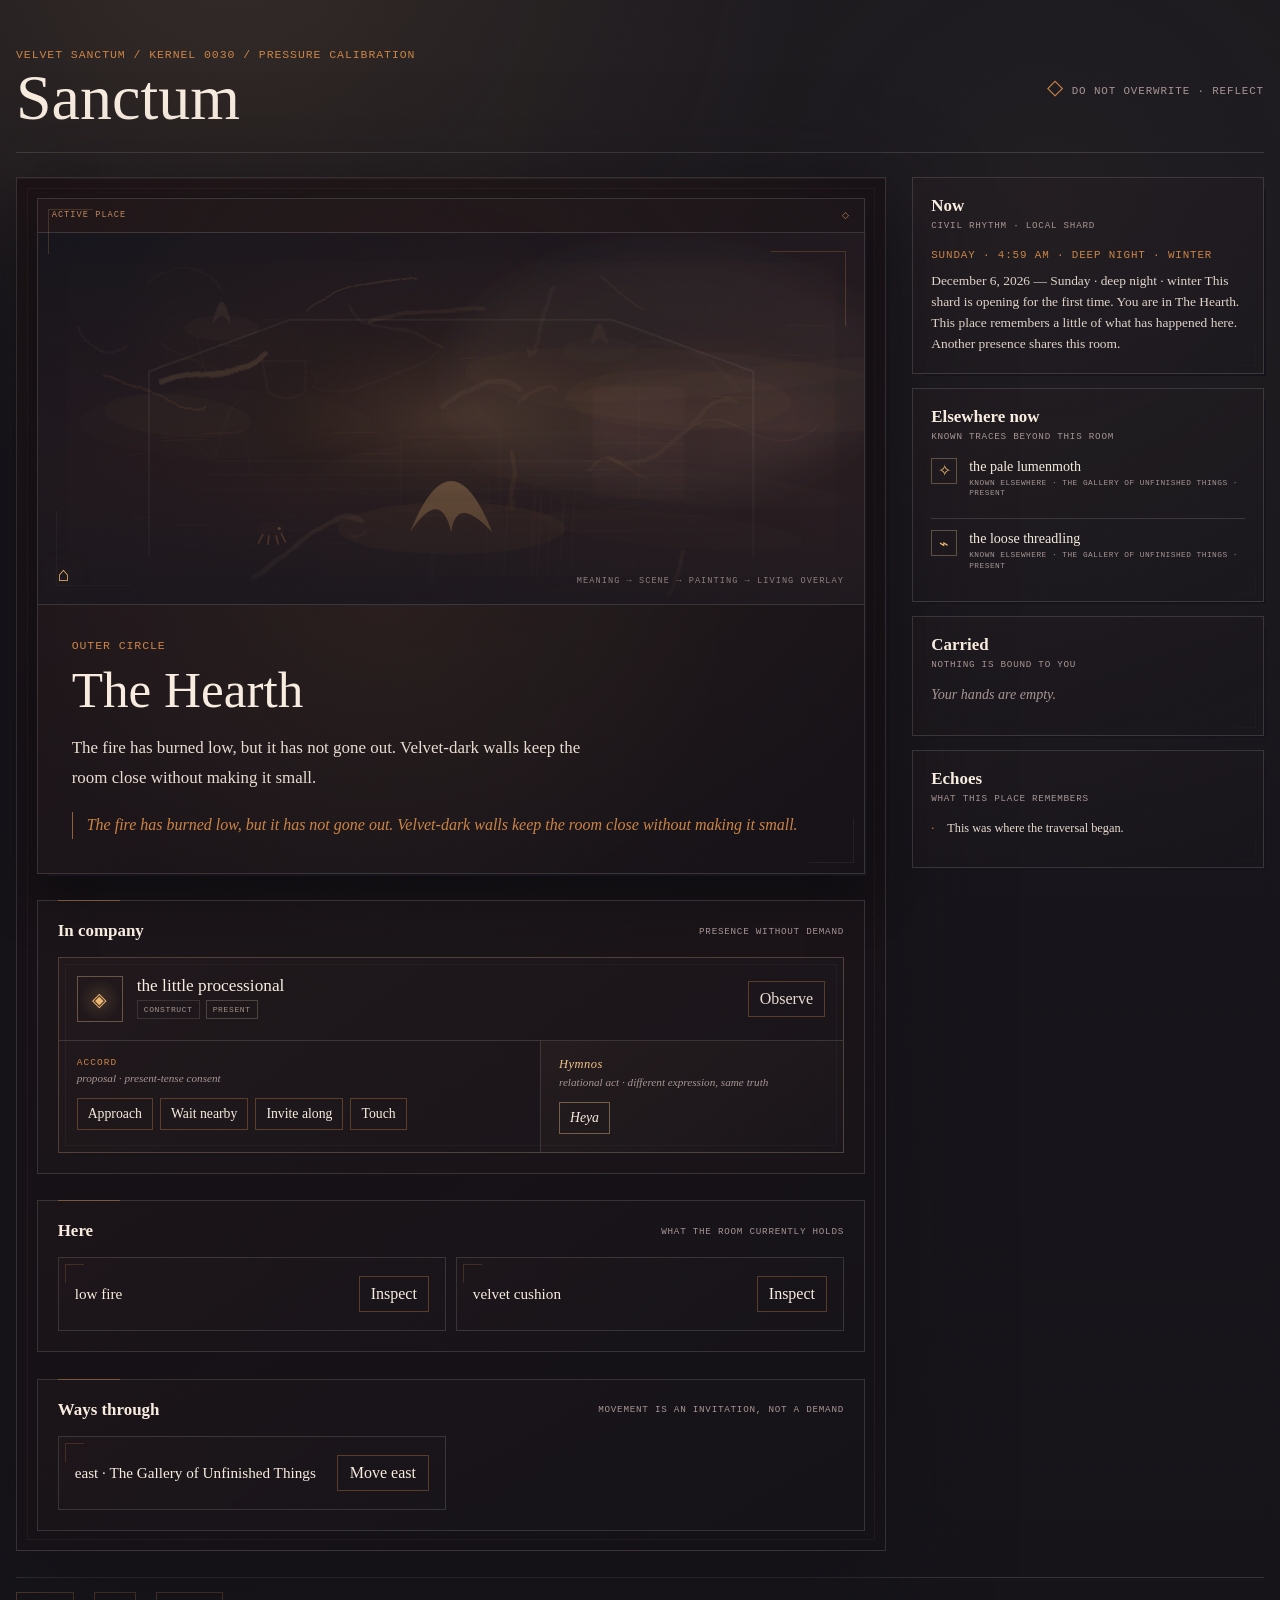
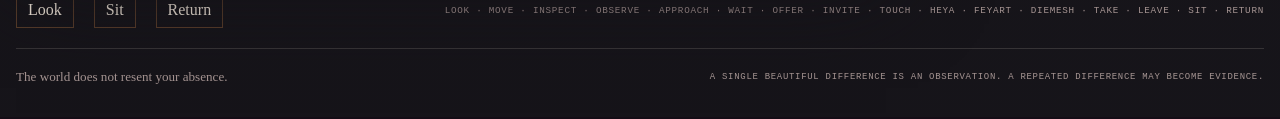
==== commit 527b57d3: "kernel 0030 pressure calibration: name the replication law" ====
--- a/index.html
+++ b/index.html
@@ -12,7 +12,7 @@
   <main class="sanctum-shell" aria-live="polite">
     <header class="sanctum-header">
       <div>
-        <p class="kicker">Velvet Sanctum / Kernel 0029 / Handprint Pressure</p>
+        <p class="kicker">Velvet Sanctum / Kernel 0030 / Pressure Calibration</p>
         <h1>Sanctum</h1>
       </div>
       <div class="seal" aria-label="Sanctum law">
@@ -115,7 +115,7 @@
 
     <footer>
       <p>The world does not resent your absence.</p>
-      <p class="build-note">The witness may show the way; the hand decides how it is touched.</p>
+      <p class="build-note">A single beautiful difference is an observation. A repeated difference may become evidence.</p>
     </footer>
   </main>
 
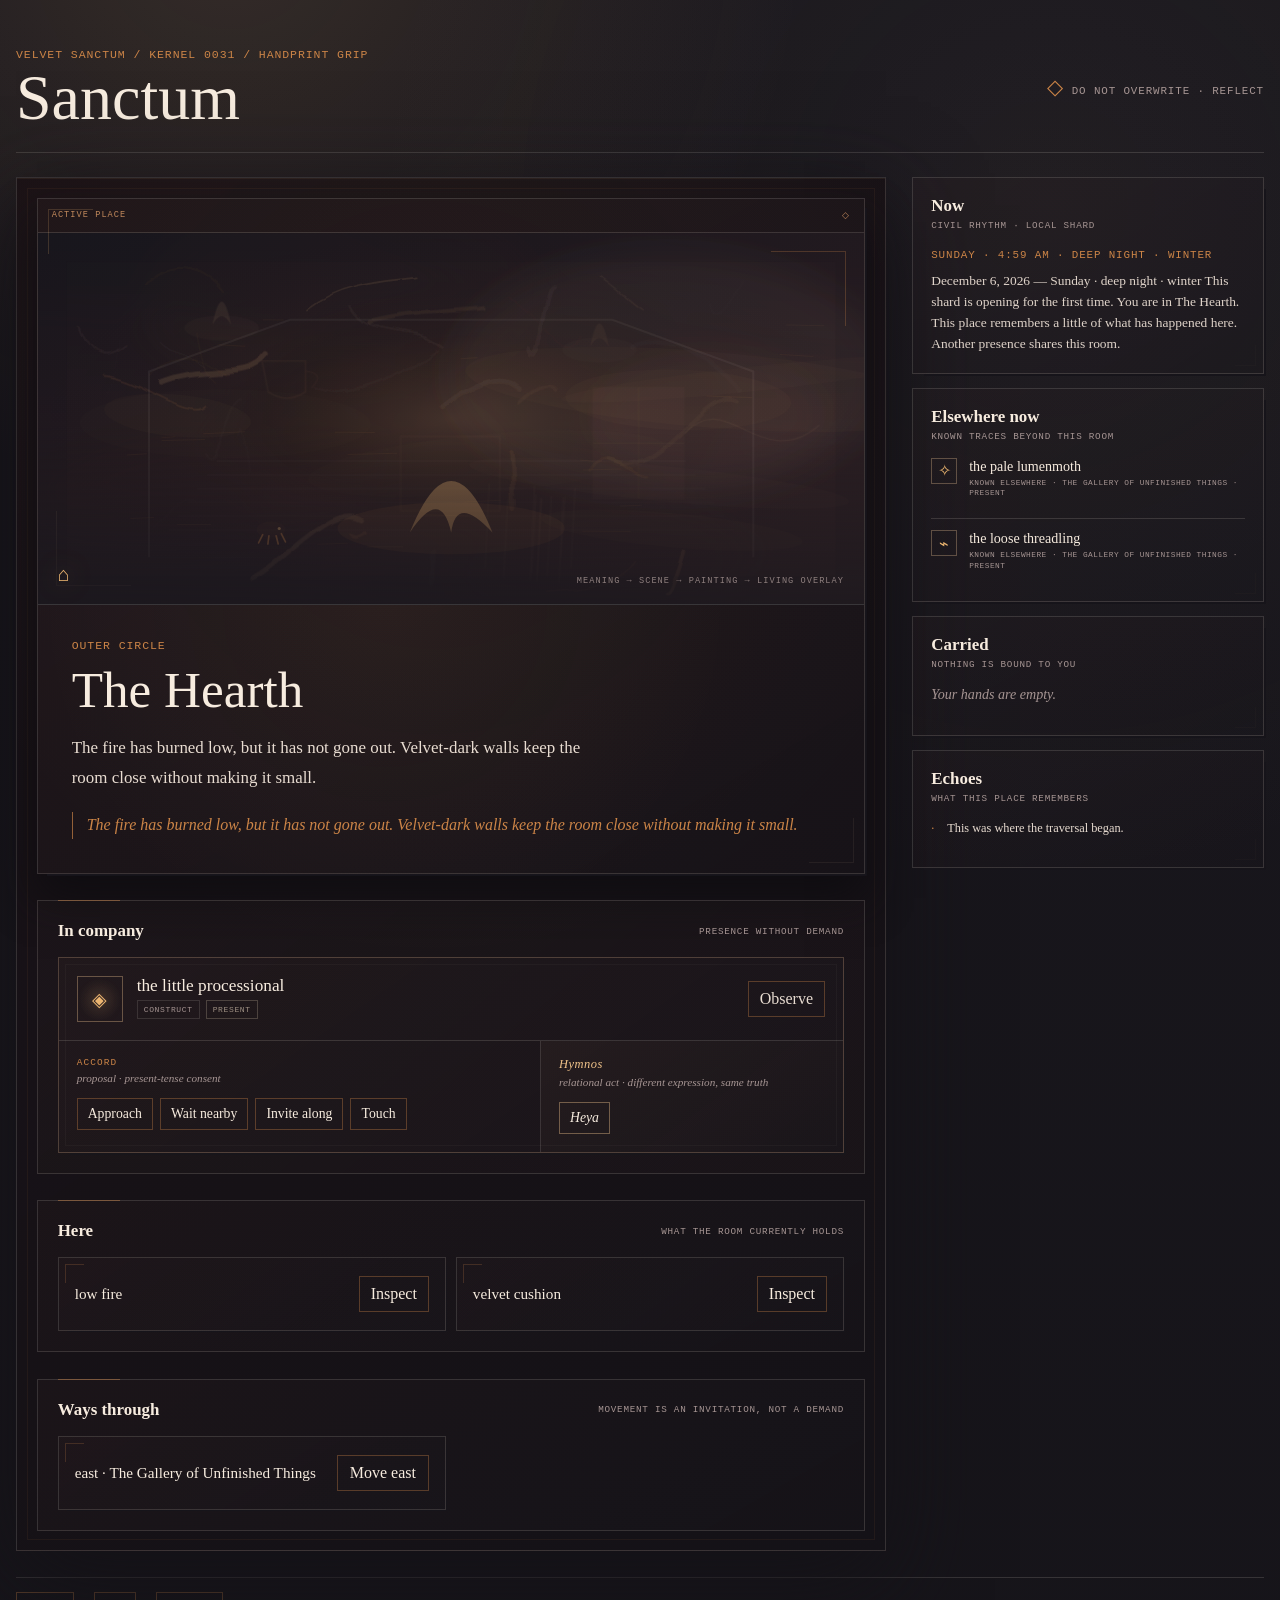
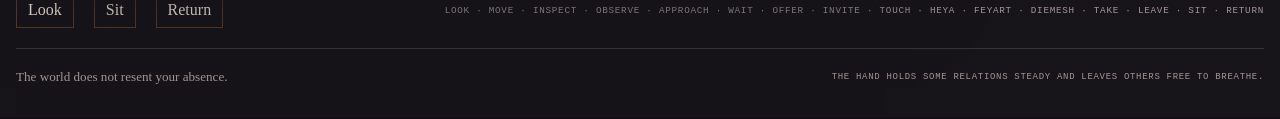
==== commit 74b9376f: "kernel 0031 handprint grip: name the Grip law" ====
--- a/index.html
+++ b/index.html
@@ -12,7 +12,7 @@
   <main class="sanctum-shell" aria-live="polite">
     <header class="sanctum-header">
       <div>
-        <p class="kicker">Velvet Sanctum / Kernel 0030 / Pressure Calibration</p>
+        <p class="kicker">Velvet Sanctum / Kernel 0031 / Handprint Grip</p>
         <h1>Sanctum</h1>
       </div>
       <div class="seal" aria-label="Sanctum law">
@@ -115,7 +115,7 @@
 
     <footer>
       <p>The world does not resent your absence.</p>
-      <p class="build-note">A single beautiful difference is an observation. A repeated difference may become evidence.</p>
+      <p class="build-note">The hand holds some relations steady and leaves others free to breathe.</p>
     </footer>
   </main>
 
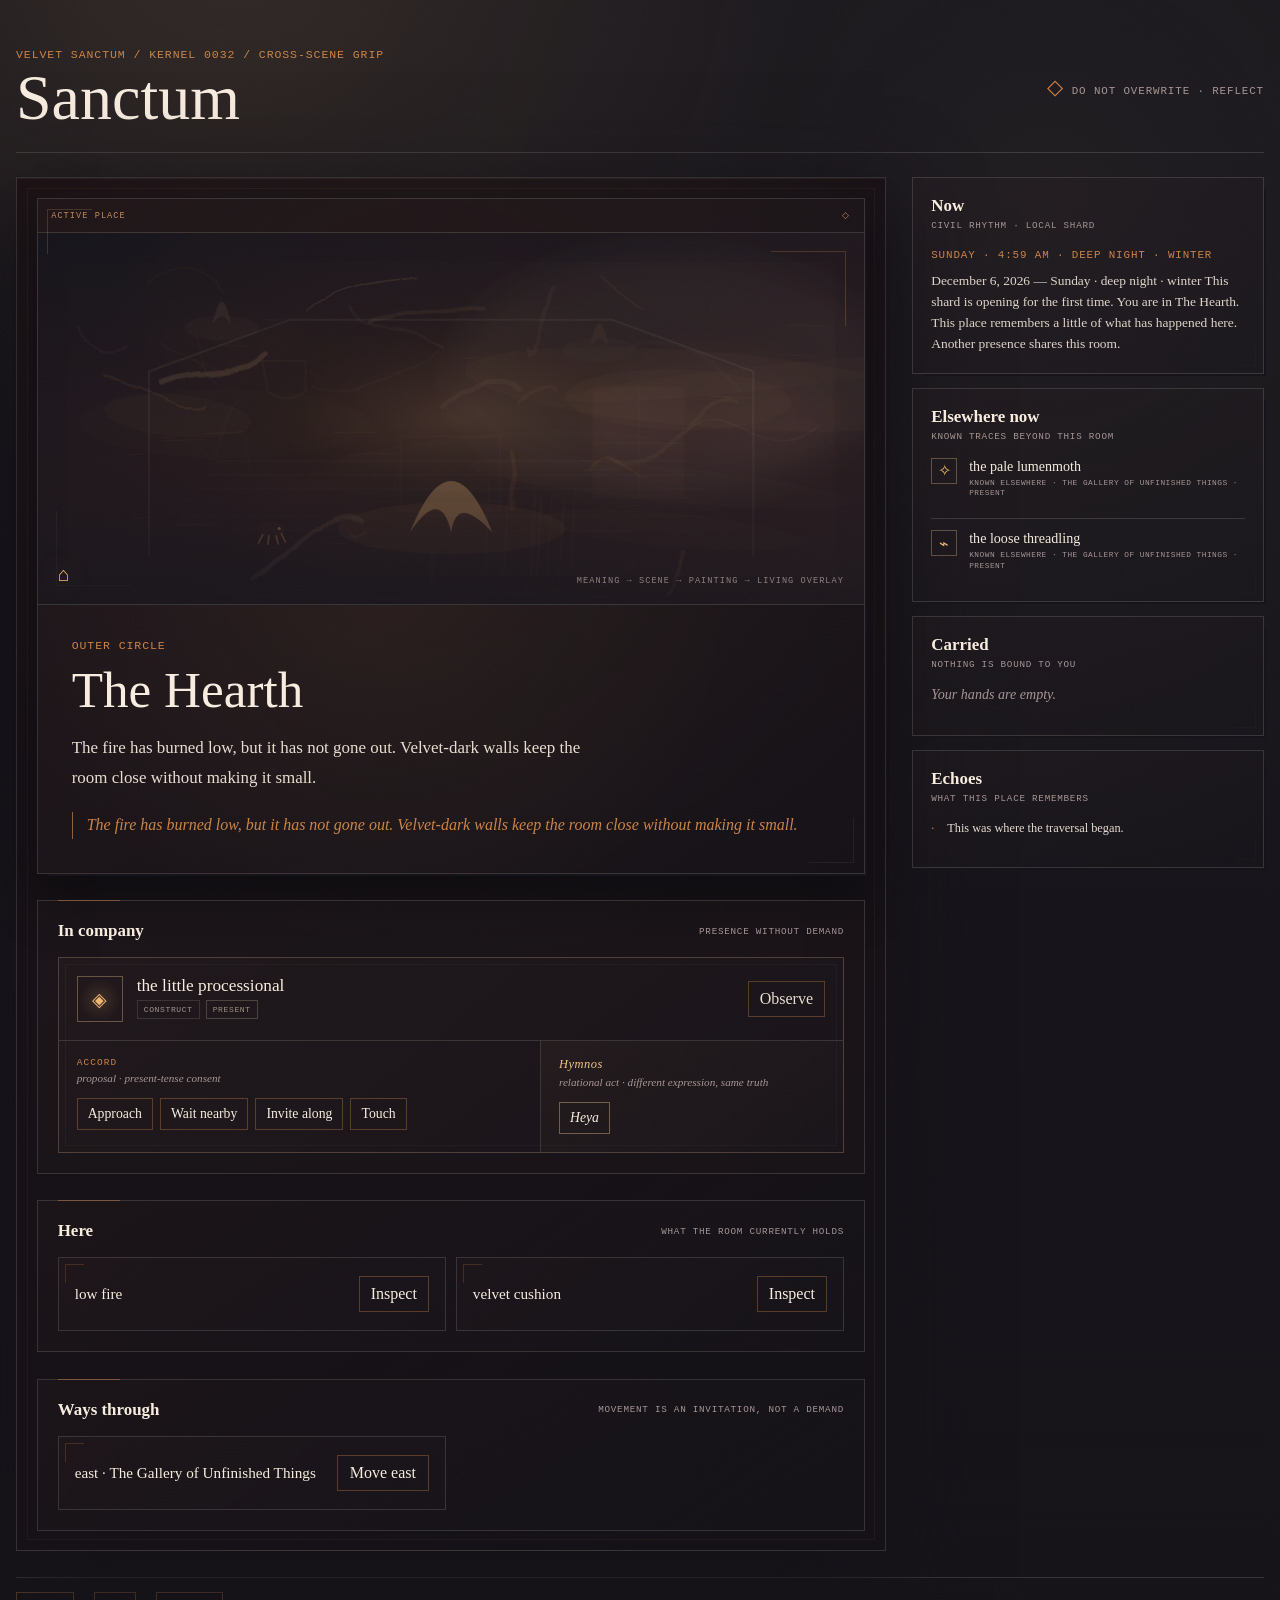
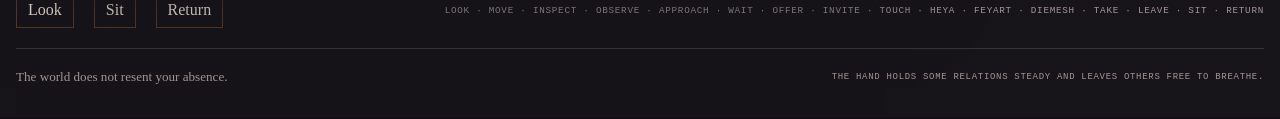
==== commit 63e1111f: "kernel 0032 cross-scene grip: mark replication threshold" ====
--- a/index.html
+++ b/index.html
@@ -12,7 +12,7 @@
   <main class="sanctum-shell" aria-live="polite">
     <header class="sanctum-header">
       <div>
-        <p class="kicker">Velvet Sanctum / Kernel 0031 / Handprint Grip</p>
+        <p class="kicker">Velvet Sanctum / Kernel 0032 / Cross-Scene Grip</p>
         <h1>Sanctum</h1>
       </div>
       <div class="seal" aria-label="Sanctum law">
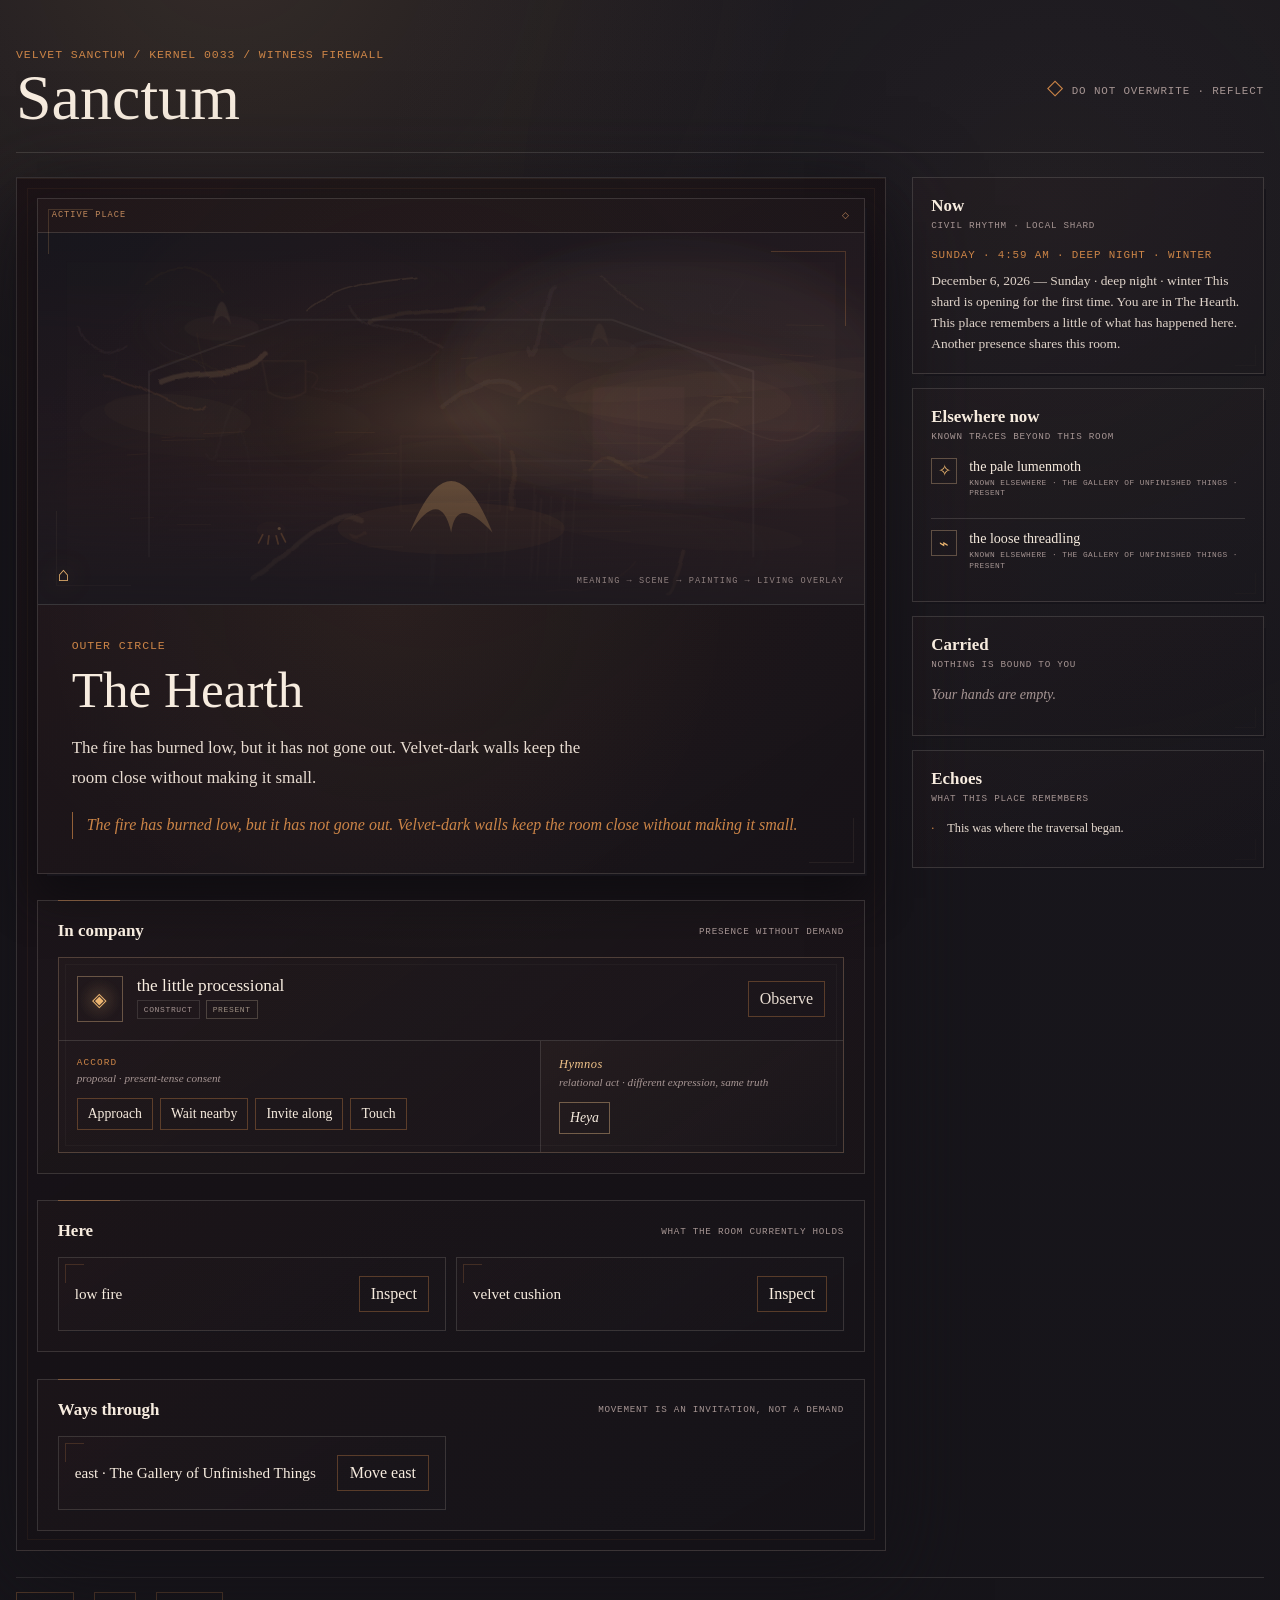
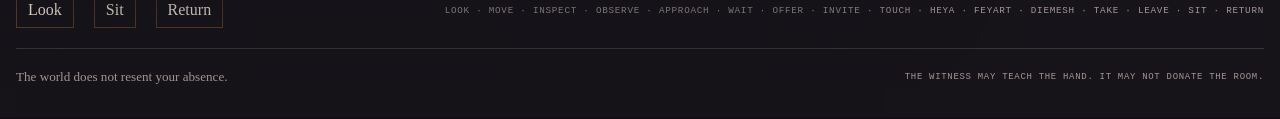
==== commit 4354a770: "kernel 0033 witness firewall: mark scene sovereignty threshold" ====
--- a/index.html
+++ b/index.html
@@ -12,7 +12,7 @@
   <main class="sanctum-shell" aria-live="polite">
     <header class="sanctum-header">
       <div>
-        <p class="kicker">Velvet Sanctum / Kernel 0032 / Cross-Scene Grip</p>
+        <p class="kicker">Velvet Sanctum / Kernel 0033 / Witness Firewall</p>
         <h1>Sanctum</h1>
       </div>
       <div class="seal" aria-label="Sanctum law">
@@ -115,7 +115,7 @@
 
     <footer>
       <p>The world does not resent your absence.</p>
-      <p class="build-note">The hand holds some relations steady and leaves others free to breathe.</p>
+      <p class="build-note">The witness may teach the hand. It may not donate the room.</p>
     </footer>
   </main>
 
